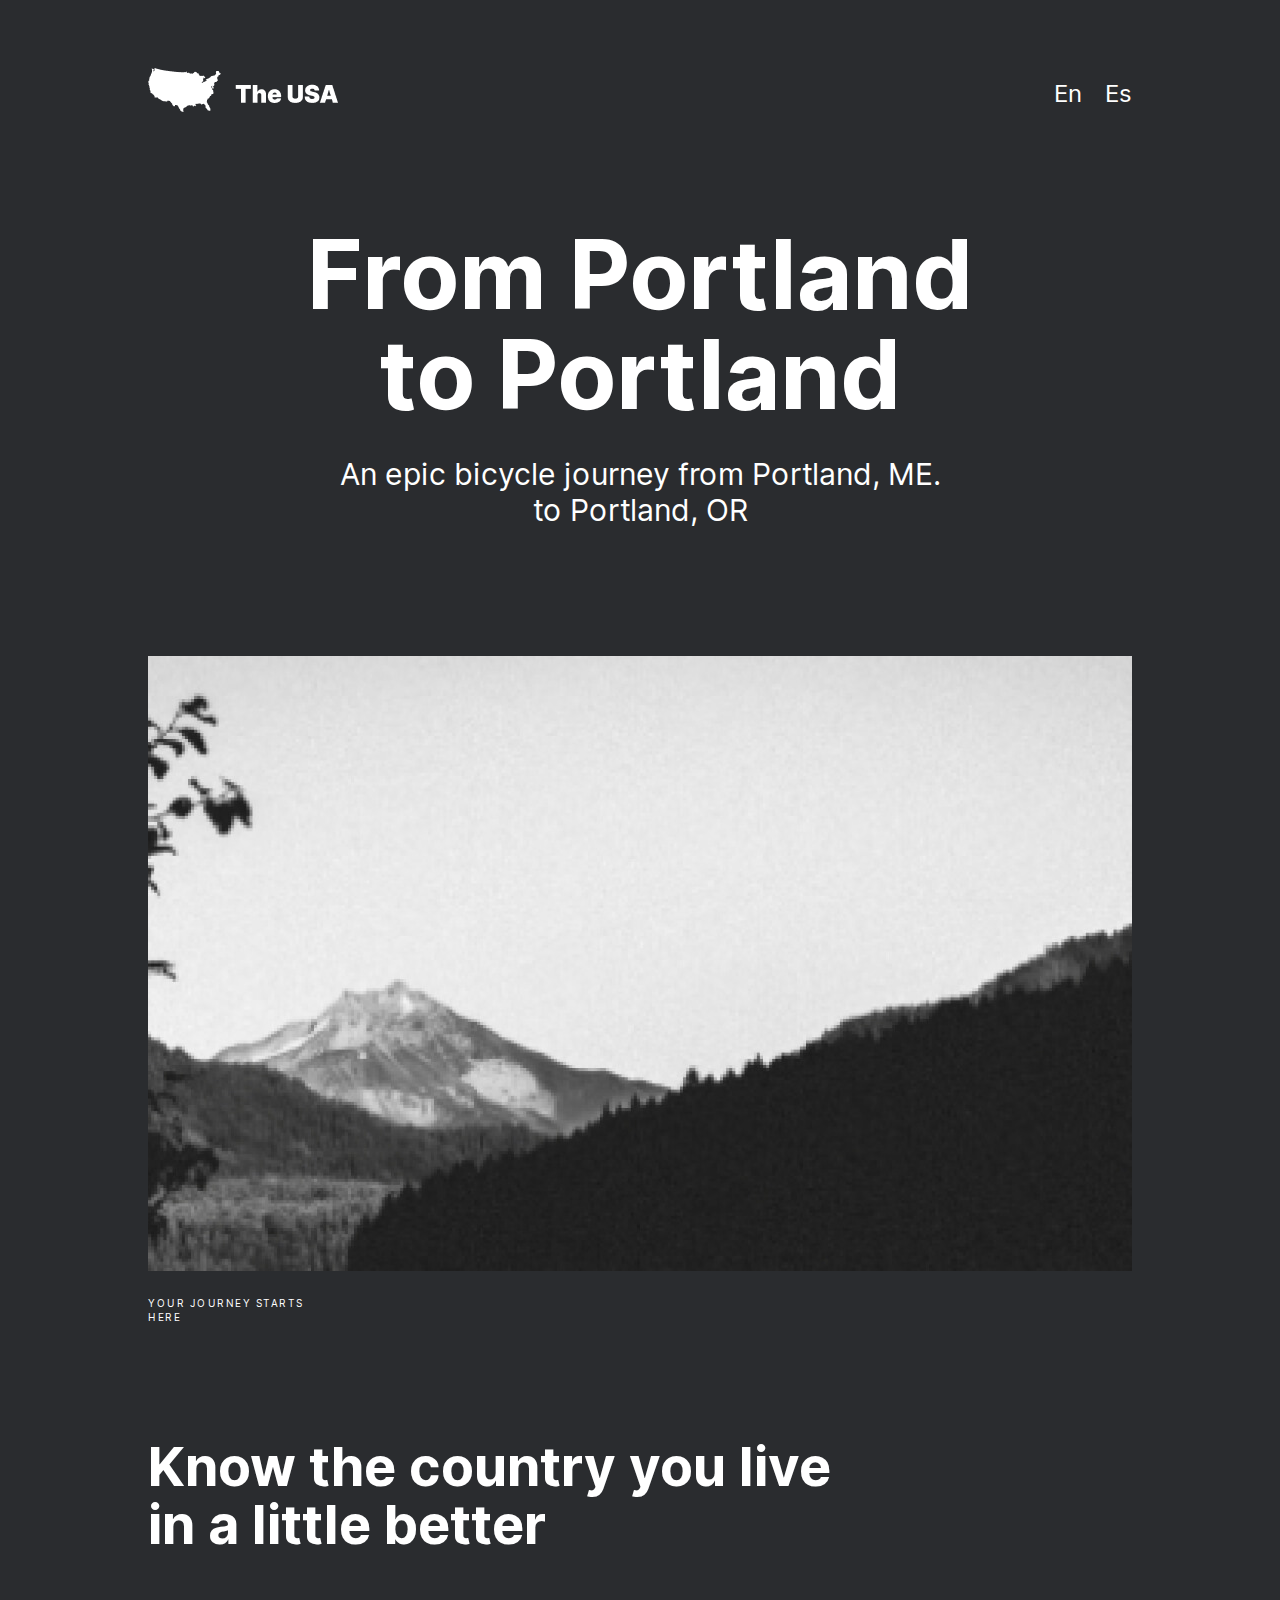
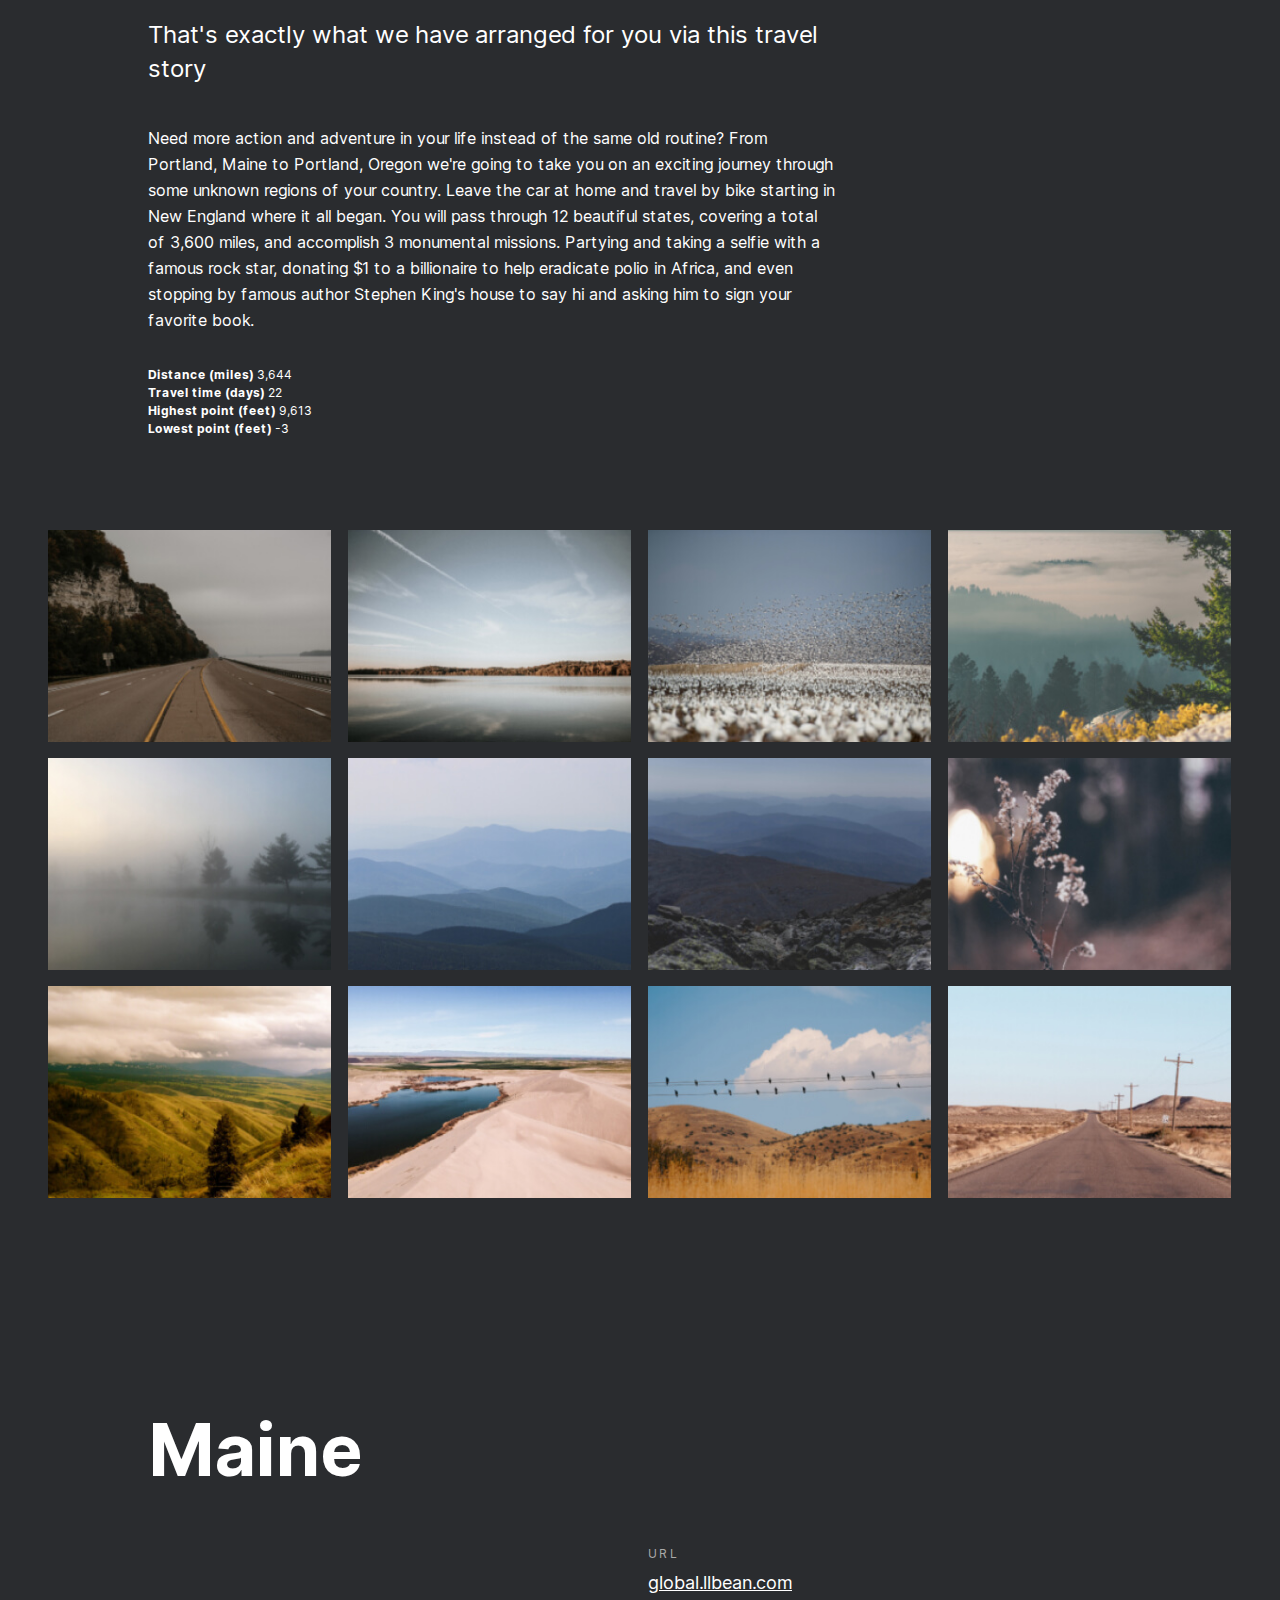
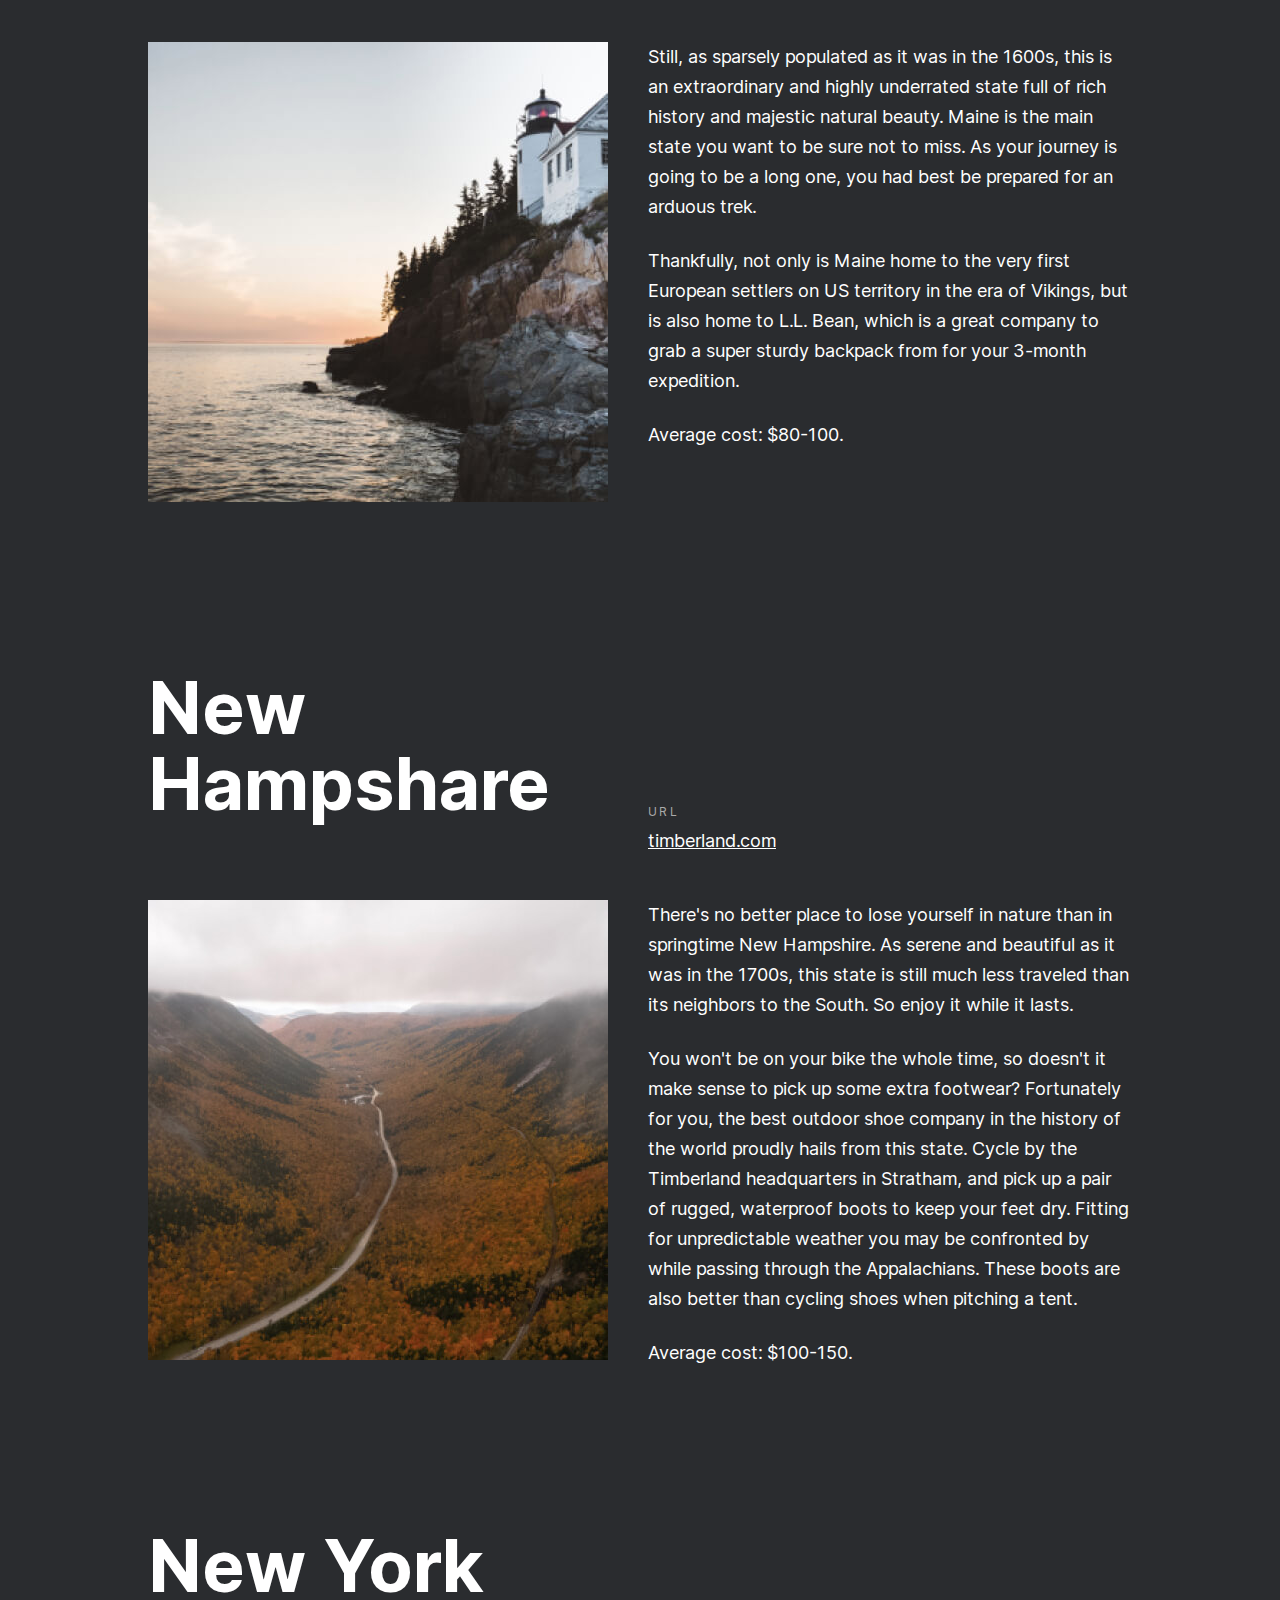
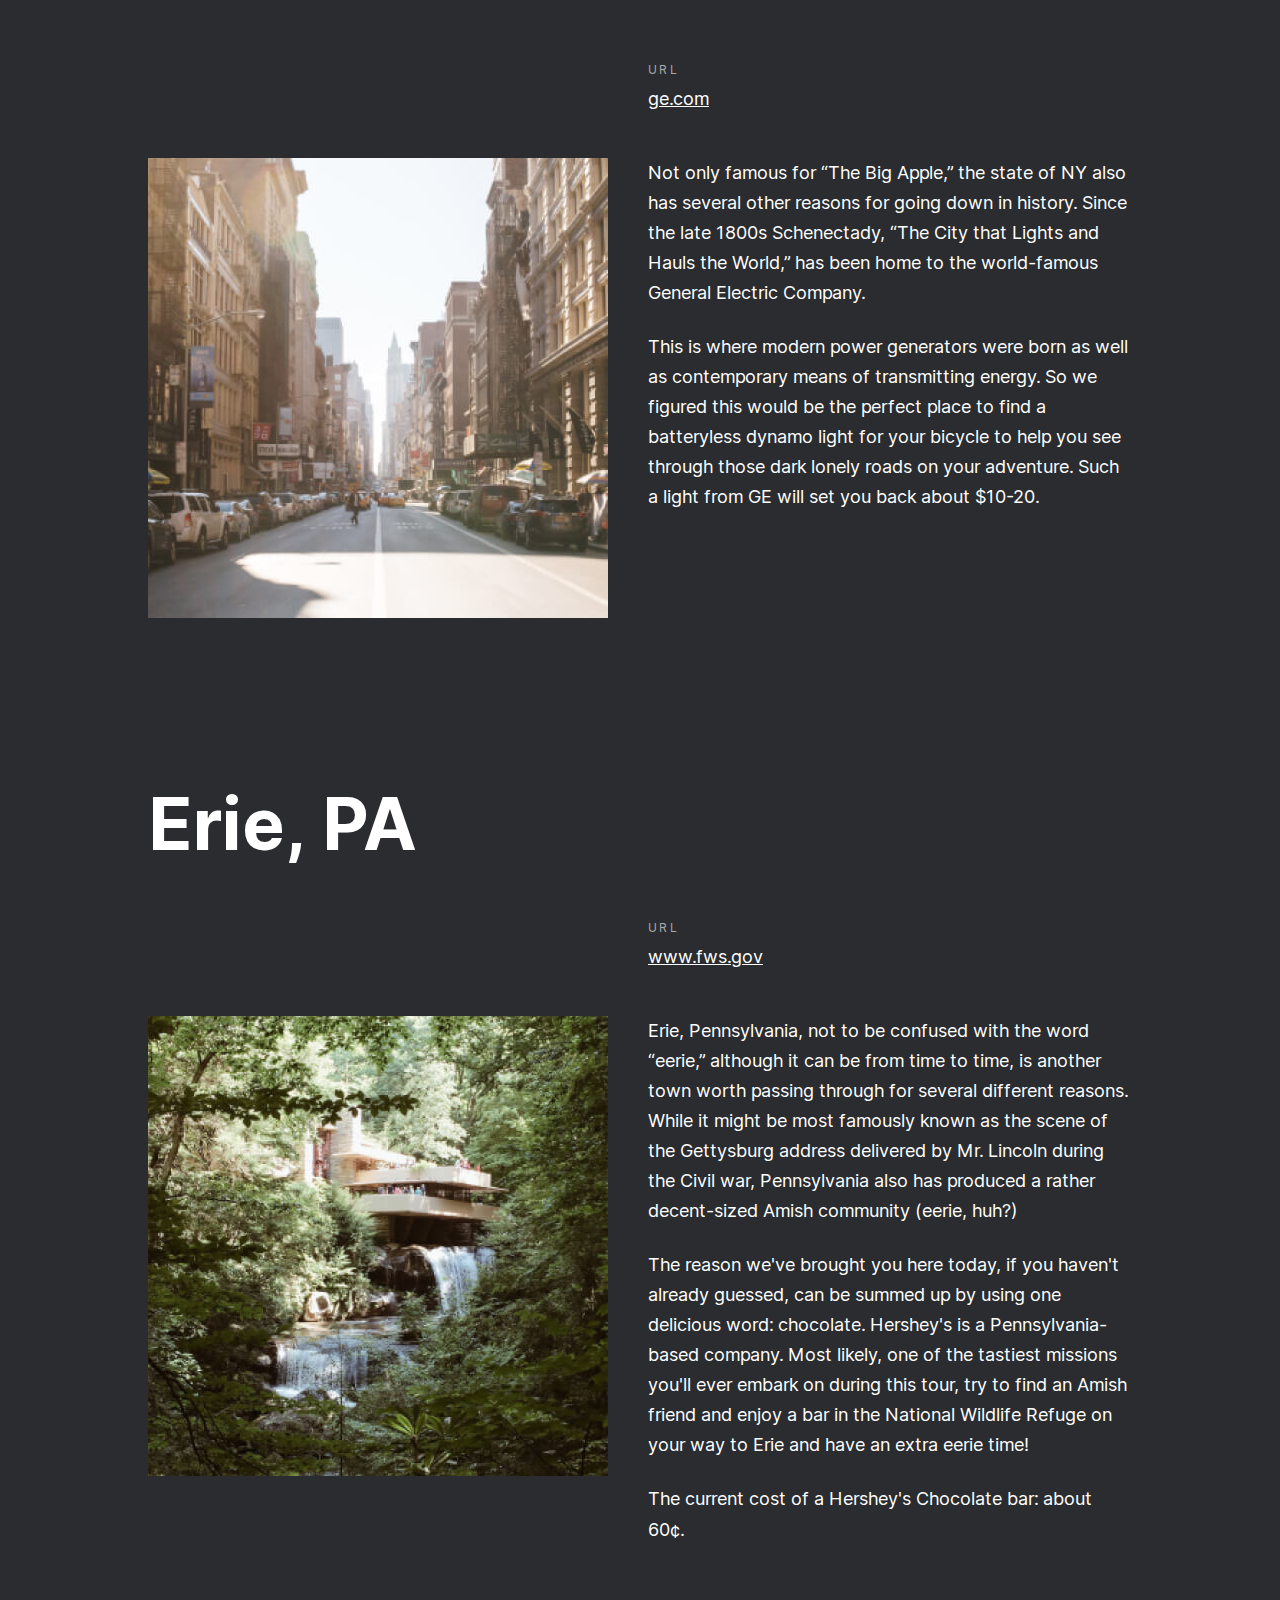
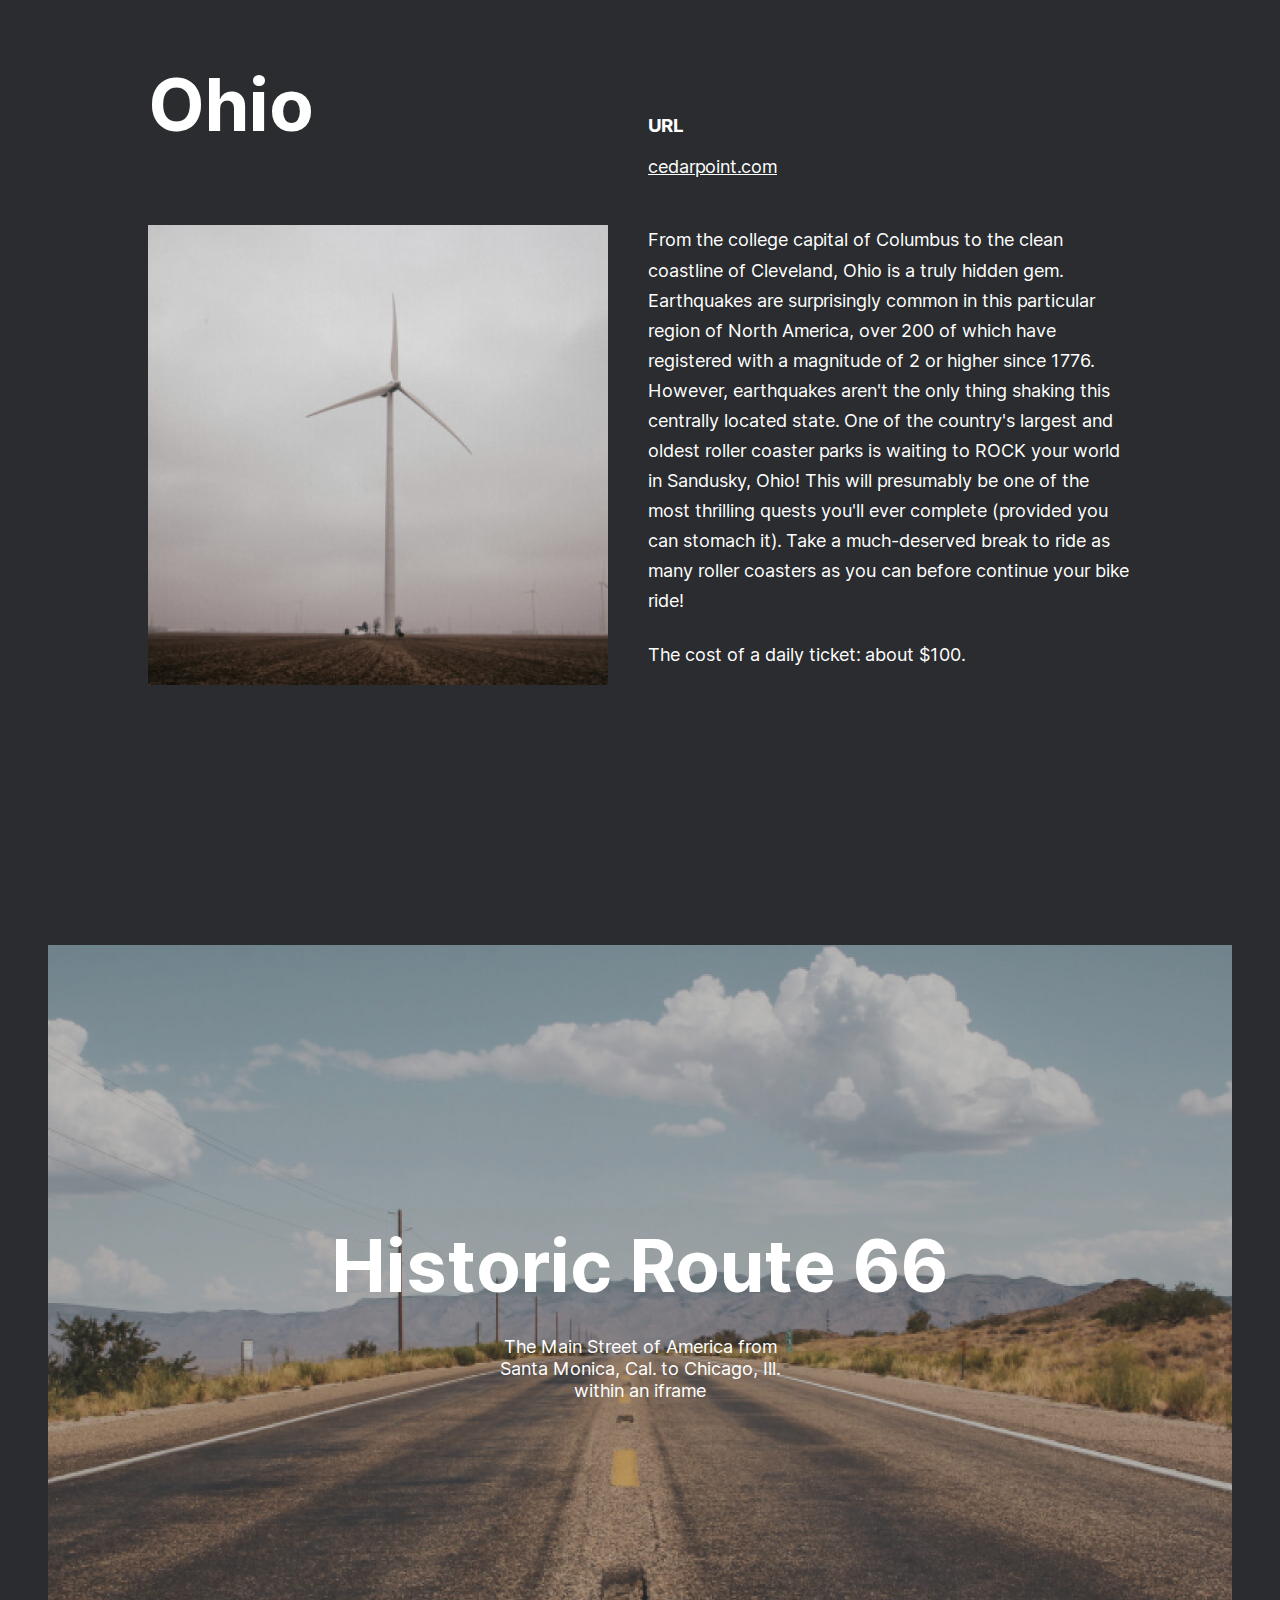
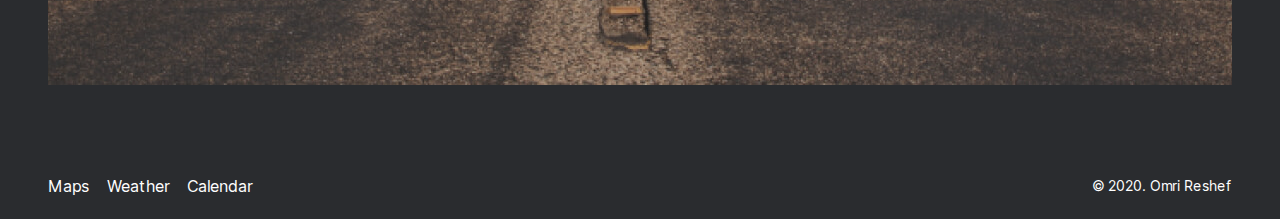
==== web_project_3-master/web_project_3-master/index.html @ 8623032c "updates after review" ====
<!DOCTYPE html>
<html lang="en">
<head>
  <meta charset="UTF-8">
  <title></title>
  <meta name="viewport" content="width=device-width, initial-scale=1.0">
  <link rel="stylesheet" href="./pages/index.css">
</head>
<body>
  <div class="page">
    <header class="header">
      <img class="logo" src="./images/logo.png" alt="the usa logo">
      <nav class="header__links">
        <a href="#" class="header__lang-link">En</a>
        <a href="#" class="header__lang-link">Es</a>
      </nav>
    </header>
    <main class="content">
        <section class="lead">
            <h1 class="lead__title">From Portland to Portland</h1>
            <p class="lead__subtitle">An epic bicycle journey from Portland, ME. to Portland, OR</p>
            <figure class="lead__container">
              <img src="./images/kalegin-michail-179870-unsplash.jpg" class="lead__image" alt="image From Portland to Portland">
              <figcaption class="lead__caption">Your journey starts here</figcaption>
          </figure>
        </section>
        <section class="intro">
          <h2 class="intro__title">Know the country you live in a little better</h2>
          <p class="intro__text_large">That's exactly what we have arranged for you via this travel story</p>
          <p class="intro__text_small">Need more action and adventure in your life instead of the same old routine? From Portland, Maine to Portland, Oregon we're going to take you on an exciting journey through some unknown regions of your country. Leave the car at home and travel by bike starting in New England where it all began. You will pass through 12 beautiful states, covering a total of 3,600 miles, and accomplish 3 monumental missions. Partying and taking a selfie with a famous rock star, donating $1 to a billionaire to help eradicate polio in Africa, and even stopping by famous author Stephen King's house to say hi and asking him to sign your favorite book.</p>
          <ul class="intro__list">
            <li class="intro__list-item"><span style="font-weight: bold">Distance (miles)</span> 3,644</li>
            <li class="intro__list-item"><span style="font-weight: bold">Travel time (days)</span> 22</li>
            <li class="intro__list-item"><span style="font-weight: bold">Highest point (feet)</span> 9,613</li>
            <li class="intro__list-item"><span style="font-weight: bold">Lowest point (feet)</span> -3</li>                          
          </ul>
        </section>
        <section class="photo-grid">
          <img src="./images/__item.jpg" class="photo-grid__item" alt="image 1">
          <img src="./images/__item (1).jpg" class="photo-grid__item" alt="image 2">
          <img src="./images/__item (2).jpg" class="photo-grid__item" alt="image 3">
          <img src="./images/__item (3).jpg" class="photo-grid__item" alt="image 4">
          <img src="./images/__item (4).jpg" class="photo-grid__item" alt="image 5">
          <img src="./images/__item (5).jpg" class="photo-grid__item" alt="image 6">
          <img src="./images/__item (6).jpg" class="photo-grid__item" alt="image 7">
          <img src="./images/__item (7).jpg" class="photo-grid__item" alt="image 8">
          <img src="./images/__item (8).jpg" class="photo-grid__item" alt="image 9">
          <img src="./images/__item (9).jpg" class="photo-grid__item" alt="image 10">
          <img src="./images/__item (10).jpg" class="photo-grid__item" alt="image 11">
          <img src="./images/__item (11).jpg" class="photo-grid__item" alt="image 12"> 
        </section>
        <section class="places">
          <div class="places-item">
            <h2 class="places-item__title">Maine</h2>
            <img src="./images/maine.jpg" class="places-item__image" alt="image maine">
            <div class="places-item__website">
              <h3 class="places-item__url">URL</h3>
              <a href="https://www.global.llbean.com" class="places-item__link">global.llbean.com</a>
            </div>
            <div class="places-item__text">
              <p class="places-item__text_first">Still, as sparsely populated as it was in the 1600s, this is an extraordinary and highly underrated state full of rich history and majestic natural beauty. Maine is the main state you want to be sure not to miss. As your journey is going to be a long one, you had best be prepared for an arduous trek.</p>
              <p class="places-item__text_second">Thankfully, not only is Maine home to the very first European settlers on US territory in the era of Vikings, but is also home to L.L. Bean, which is a great company to grab a super sturdy backpack from for your 3-month expedition.</p>
              <p class="places-item__text_last">Average cost: $80-100.</p>
            </div>
          </div>
          <div class="places-item">
            <h2 class="places-item__title">New Hampshare</h2>
            <img src="./images/new-hampshare.jpg" class="places-item__image" alt="image new hampshare">
            <div class="places-item__website">
              <h3 class="places-item__url">URL</h3>
              <a href="https://www.timberland.com" class="places-item__link">timberland.com</a>
            </div>
            <div class="places-item__text">
              <p class="places-item__text_first">There's no better place to lose yourself in nature than in springtime New Hampshire. As serene and beautiful as it was in the 1700s, this state is still much less traveled than its neighbors to the South. So enjoy it while it lasts.</p>
              <p class="places-item__text_second">You won't be on your bike the whole time, so doesn't it make sense to pick up some extra footwear? Fortunately for you, the best outdoor shoe company in the history of the world proudly hails from this state. Cycle by the Timberland headquarters in Stratham, and pick up a pair of rugged, waterproof boots to keep your feet dry. Fitting for unpredictable weather you may be confronted by while passing through the Appalachians. These boots are also better than cycling shoes when pitching a tent.</p>
              <p class="places-item__text_last">Average cost: $100-150.</p>
            </div>
          </div>
          <div class="places-item">
            <h2 class="places-item__title">New York</h2>
            <img src="./images/new-york.jpg" class="places-item__image" alt="image new york">
            <div class="places-item__website">
              <h3 class="places-item__url">URL</h3>
              <a href="https://www.ge.com" class="places-item__link">ge.com</a>
            </div>
            <div class="places-item__text">
              <p class="places-item__text_first">Not only famous for “The Big Apple,” the state of NY also has several other reasons for going down in history. Since the late 1800s Schenectady, “The City that Lights and Hauls the World,” has been home to the world-famous General Electric Company.</p>
              <p class="places-item__text_second">This is where modern power generators were born as well as contemporary means of transmitting energy. So we figured this would be the perfect place to find a batteryless dynamo light for your bicycle to help you see through those dark lonely roads on your adventure. Such a light from GE will set you back about $10-20.</p>  
            </div>
          </div>
          <div class="places-item">
            <h2 class="places-item__title">Erie, PA</h2>
            <img src="./images/erie.jpg" class="places-item__image" alt="image erie">
            <div class="places-item__website">
              <h3 class="places-item__url">URL</h3>
              <a href="https://www.fws.gov" class="places-item__link">www.fws.gov</a>
            </div>
            <div class="places-item__text">
              <p class="places-item__text_first">Erie, Pennsylvania, not to be confused with the word “eerie,” although it can be from time to time, is another town worth passing through for several different reasons. While it might be most famously known as the scene of the Gettysburg address delivered by Mr. Lincoln during the Civil war, Pennsylvania also has produced a rather decent-sized Amish community (eerie, huh?)</p>
              <p class="places-item__text_second">The reason we've brought you here today, if you haven't already guessed, can be summed up by using one delicious word: chocolate. Hershey's is a Pennsylvania-based company. Most likely, one of the tastiest missions you'll ever embark on during this tour, try to find an Amish friend and enjoy a bar in the National Wildlife Refuge on your way to Erie and have an extra eerie time!</p>
              <p class="places-item__text_last">The current cost of a Hershey's Chocolate bar: about 60¢.</p>  
            </div>
          </div>
          <div class="places-item">
            <h2 class="places-item__title">Ohio</h2>
            <img src="./images/ohio.jpg" class="places-item__image" alt="image ohio">
            <div class="places-item__website">
              <h3 class="places-item_url">URL</h3>
              <a href="https://www.cedarpoint.com" class="places-item__link">cedarpoint.com</a>
            </div>
            <div class="places-item__text">
              <p class="places-item__text_first">From the college capital of Columbus to the clean coastline of Cleveland, Ohio is a truly hidden gem. Earthquakes are surprisingly common in this particular region of North America, over 200 of which have registered with a magnitude of 2 or higher since 1776. However, earthquakes aren't the only thing shaking this centrally located state. One of the country's largest and oldest roller coaster parks is waiting to ROCK your world in Sandusky, Ohio! This will presumably be one of the most thrilling quests you'll ever complete (provided you can stomach it). Take a much-deserved break to ride as many roller coasters as you can before continue your bike ride!</p>
              <p class="places-item__text_second">The cost of a daily ticket: about $100.</p>
            </div>
          </div>
        </section>
        <section class="cover">
          <a class="cover__link" href="https://www.nps.gov/nr/travel/route66/maps66.html" target="_blank">
            <h2 class="cover__title">Historic Route 66</h2>
            <p class="cover__subtitle">The Main Street of America from Santa Monica, Cal. to Chicago, Ill. within an iframe</p>
          </a>
        </section>
    </main>
    <footer class="footer">   
      <nav class="footer__links"> 
        <a href="https://yandex.com/maps" class="footer__link">Maps</a>
        <a href="https://yandex.com/weather/moscow" class="footer__link">Weather</a>
        <a href="https://yandex.com/maps" class="footer__link">Calendar</a>
      </nav>
      <p class="footer__copyright">&COPY; 2020. Omri Reshef</p>   
    </footer>
  </div>  
</body>
</html>
---- web_project_3-master/web_project_3-master/pages/index.css ----
@import url(../vendor/normalize.css);
@import url(../blocks/page/page.css);
@import url(../blocks/header/header.css);
@import url(../blocks/intro/intro.css);
@import url(../blocks/lead/lead.css);
@import url(../vendor/fonts/fonts.css);
@import url(../blocks/photo-grid/photo-grid.css);
@import url(../blocks/logo/logo.css);
@import url(../blocks/content/content.css);
@import url(../blocks/places/places.css);
@import url(../blocks/places-item/places-item.css);
@import url(../blocks/cover/cover.css);
@import url(../blocks/footer/footer.css);
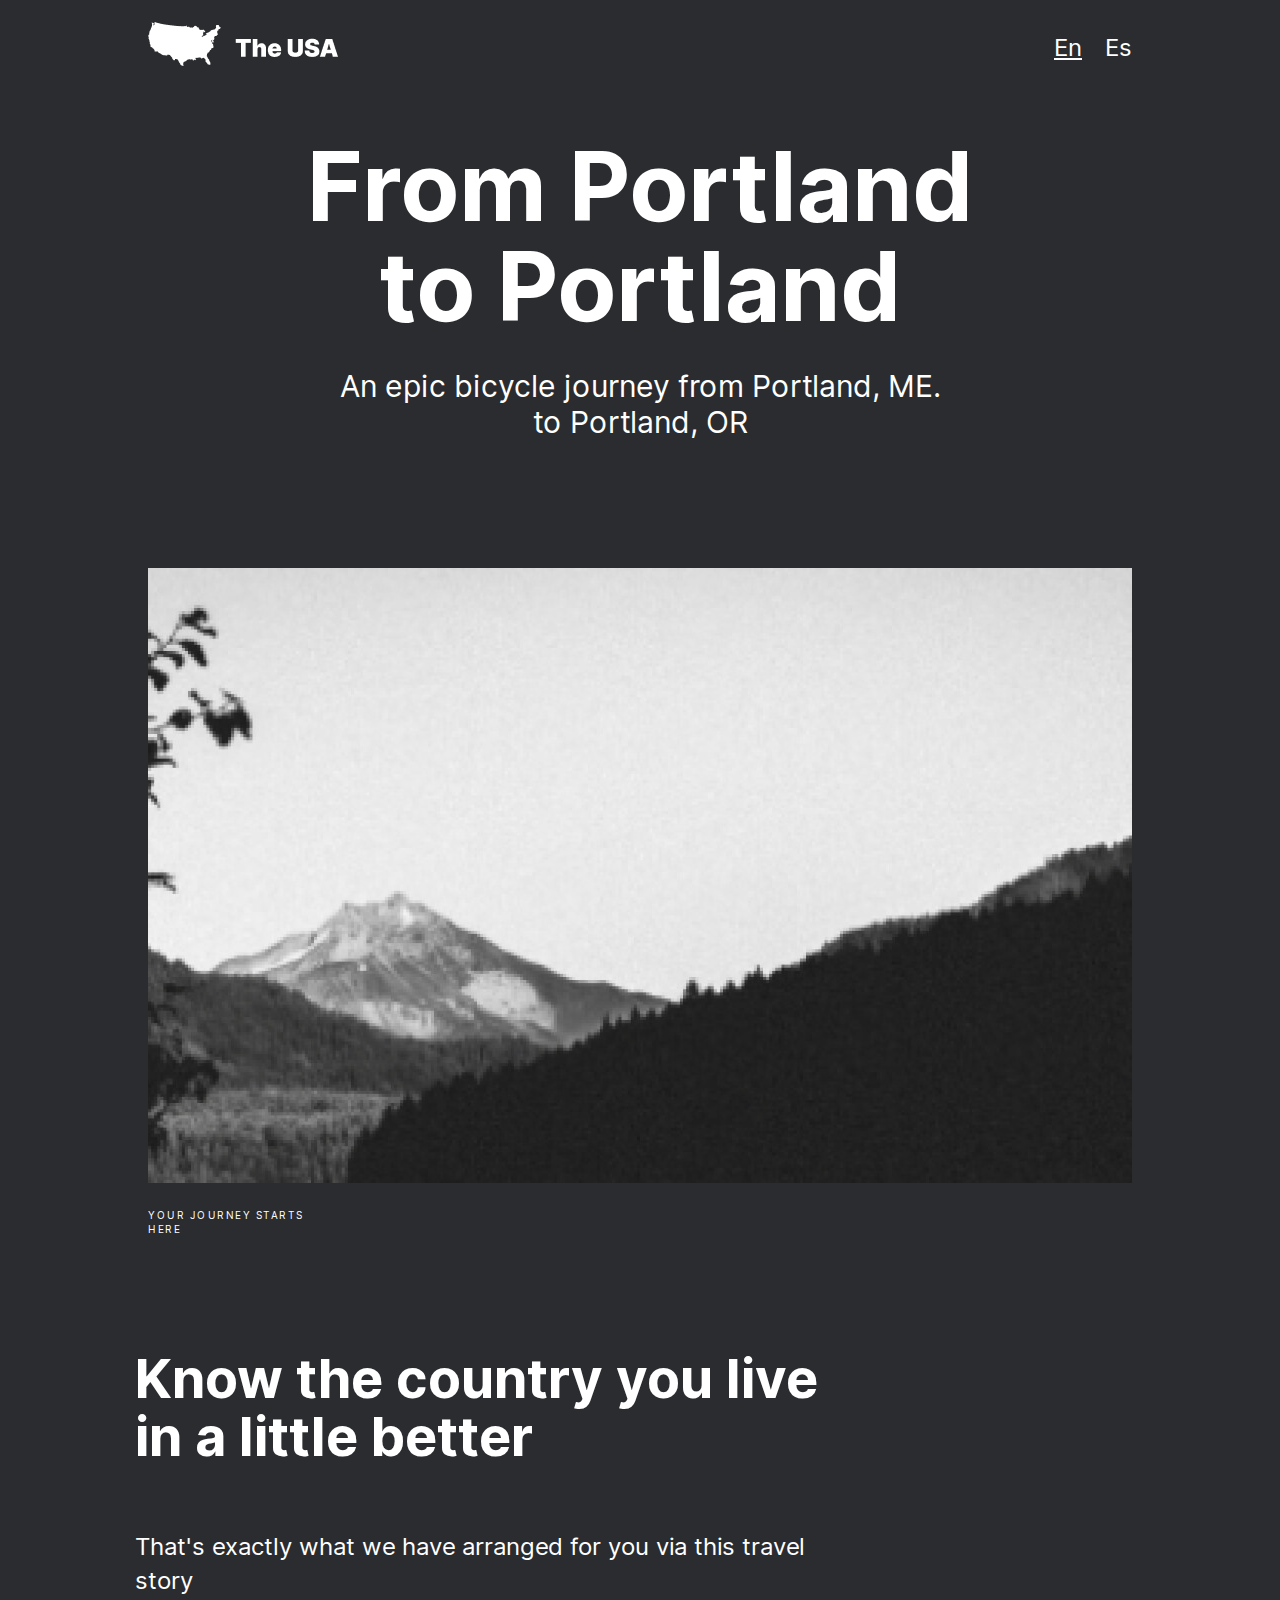
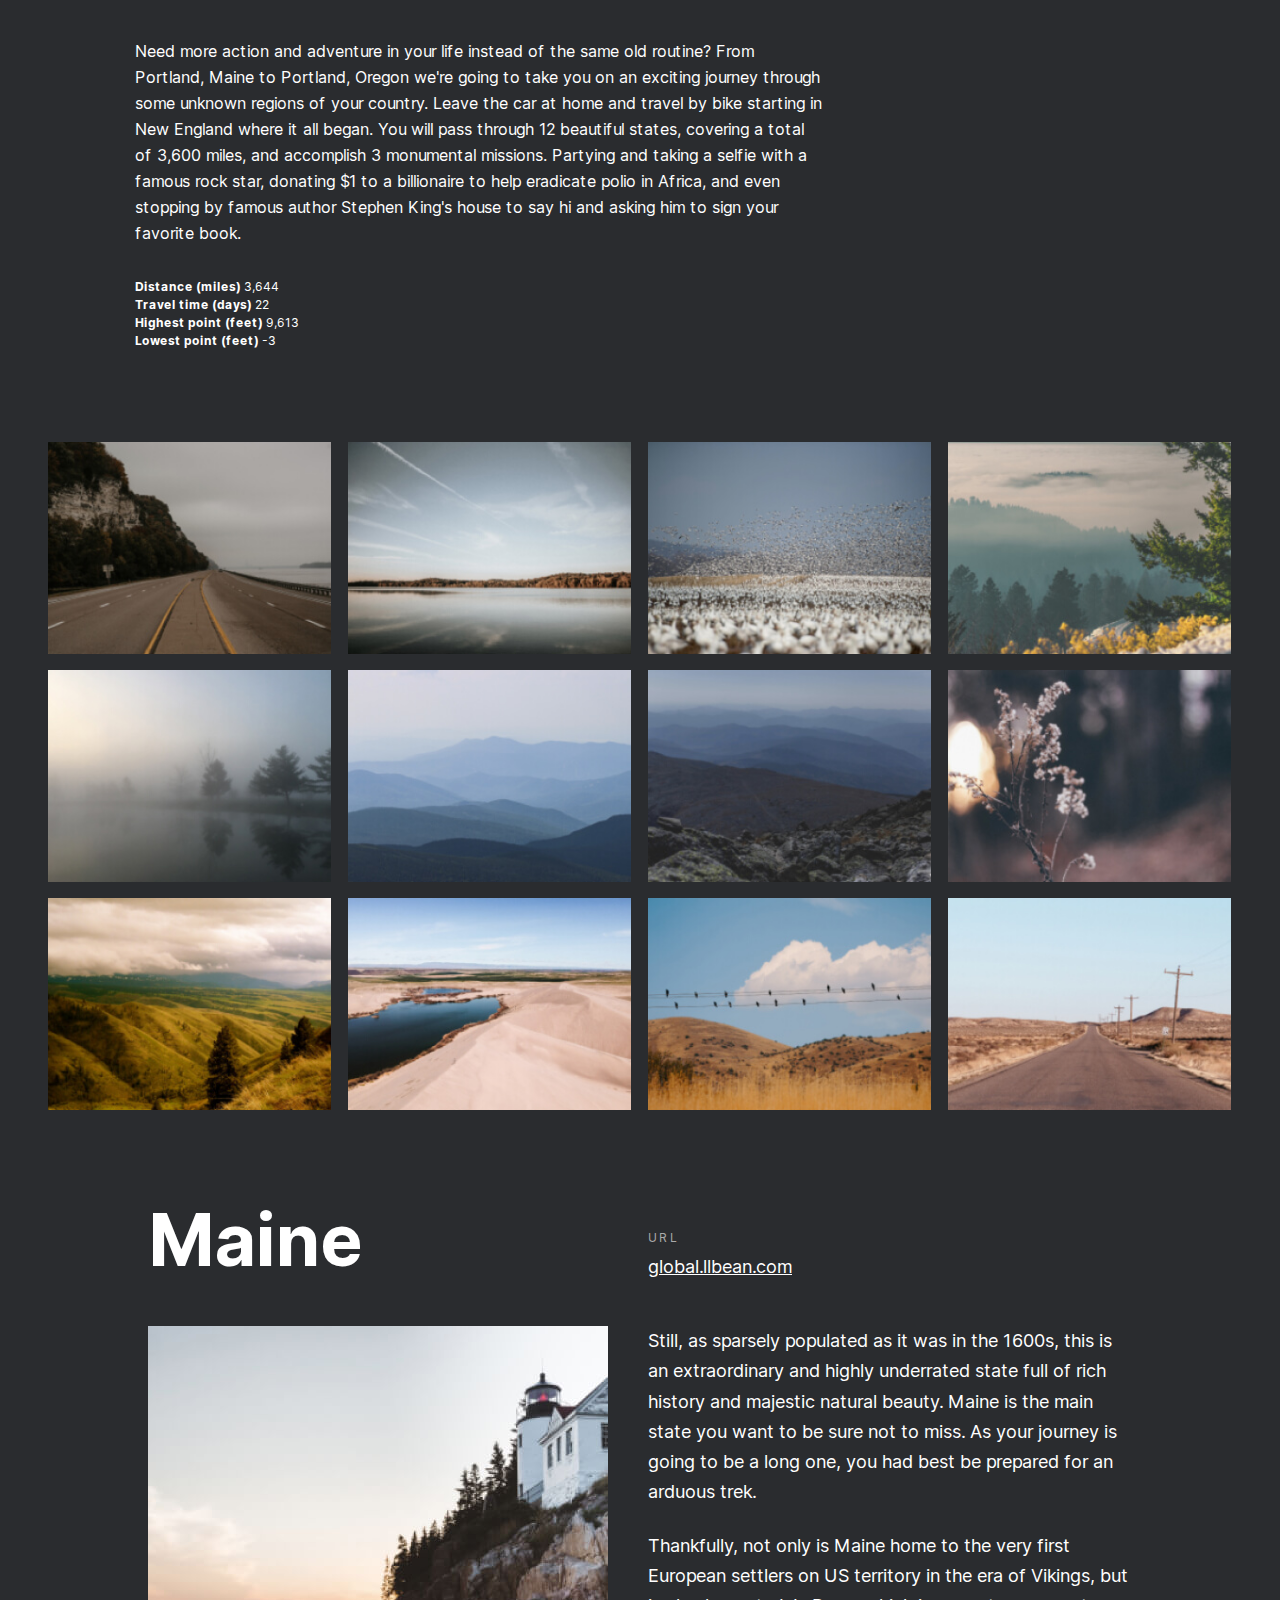
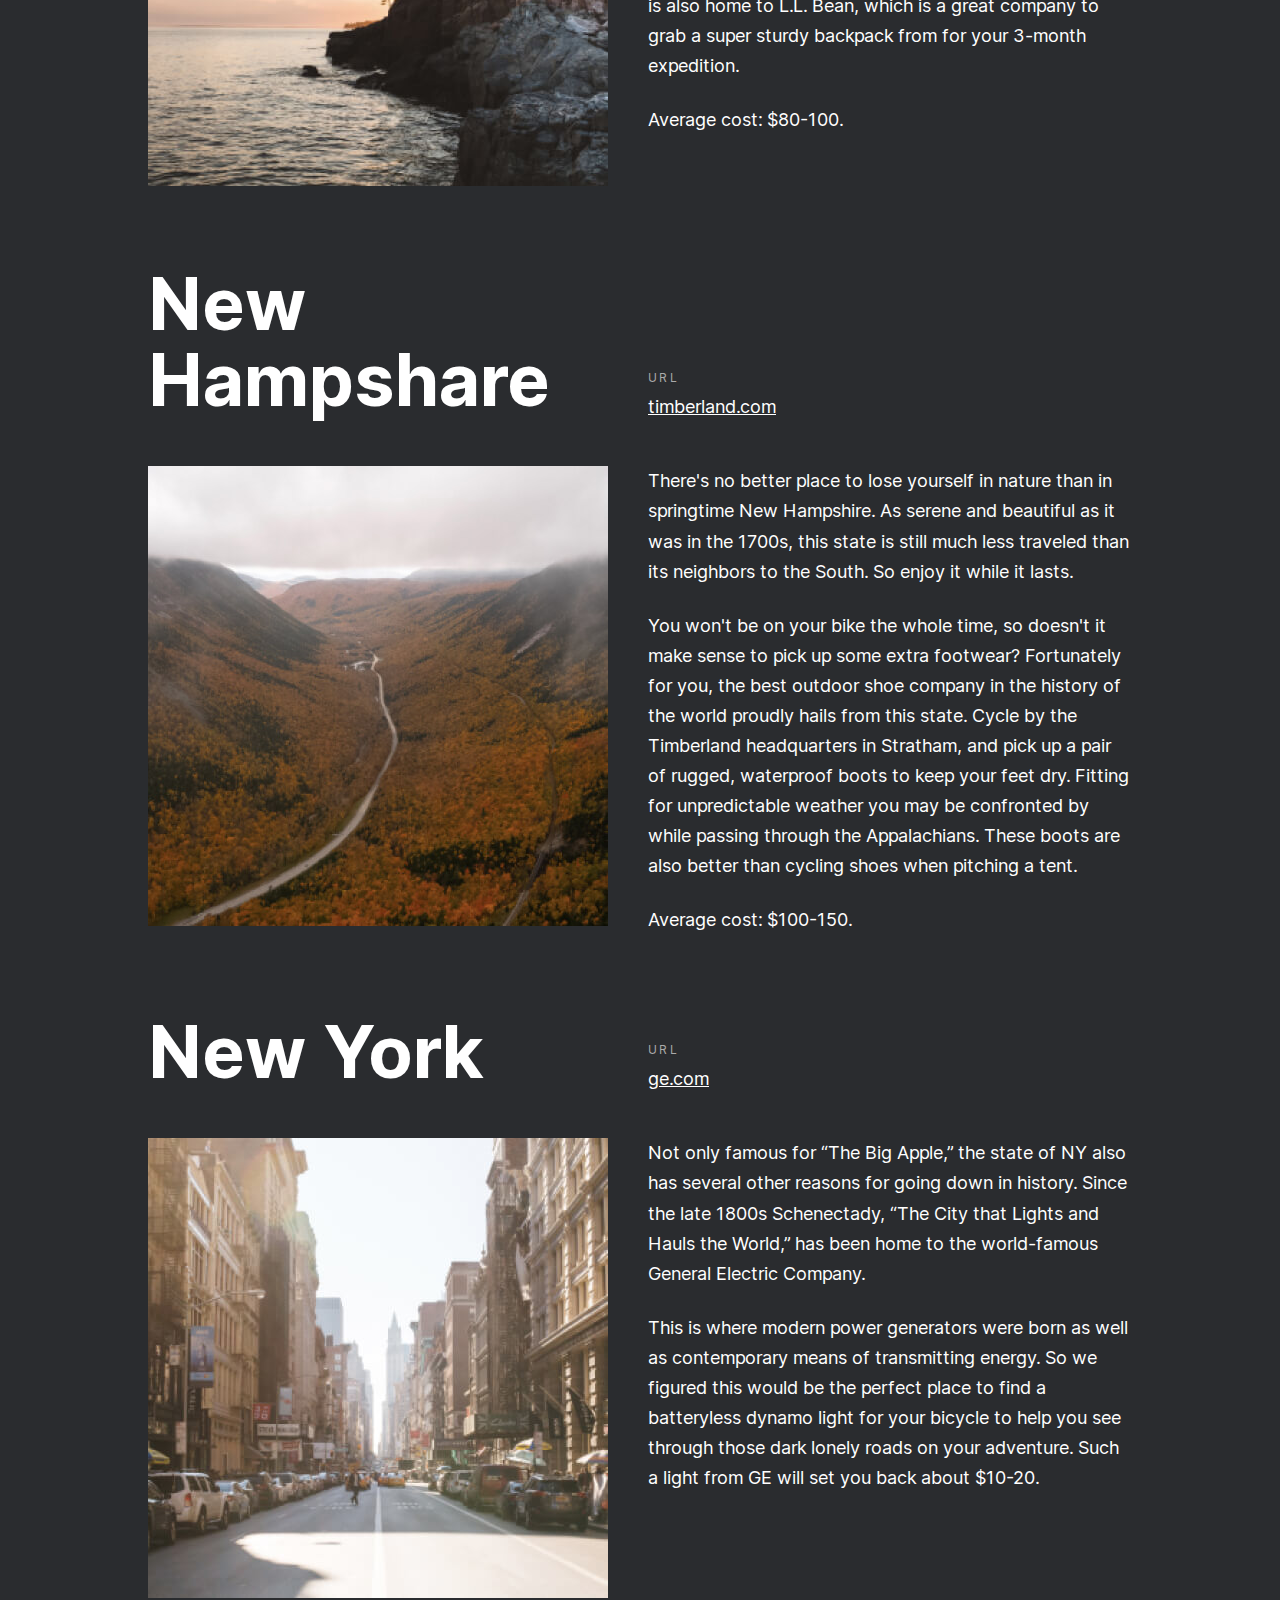
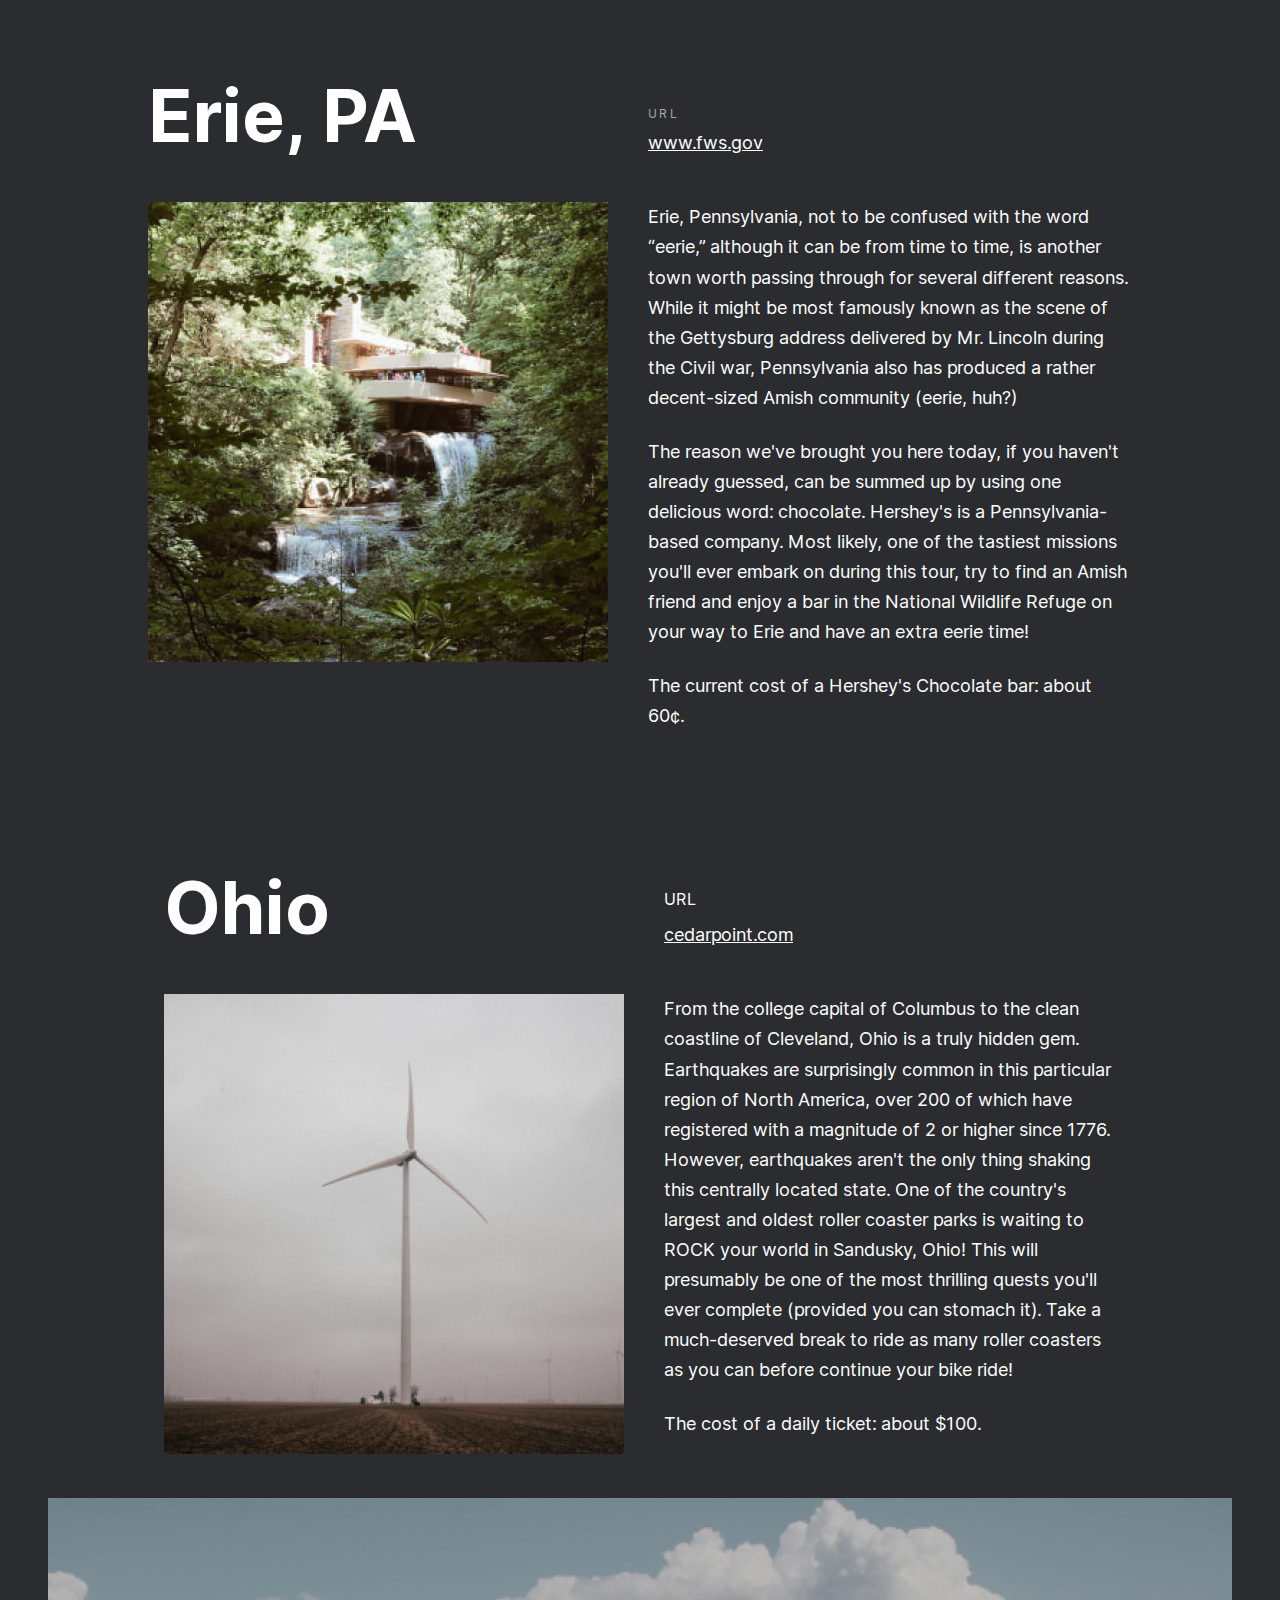
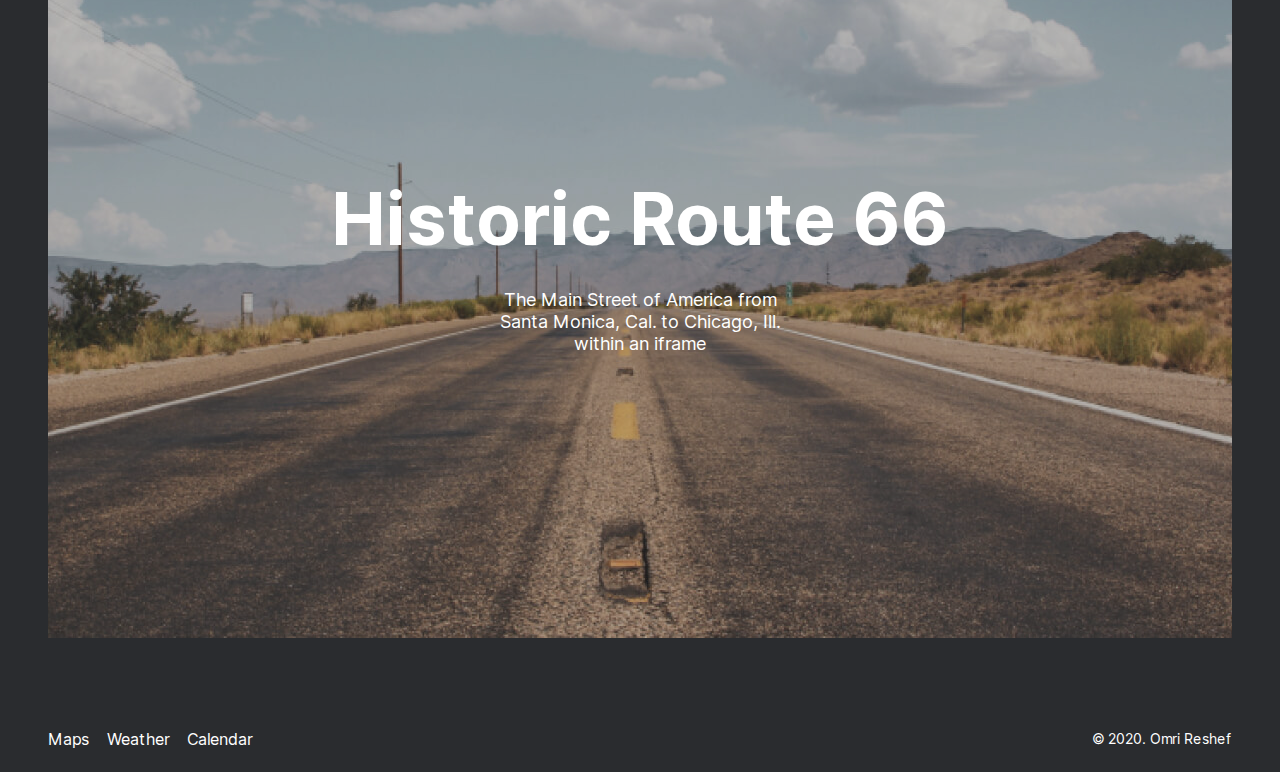
==== commit c81a2df0: "update" ====
--- a/web_project_3-master/web_project_3-master/index.html
+++ b/web_project_3-master/web_project_3-master/index.html
@@ -2,8 +2,9 @@
 <html lang="en">
 <head>
   <meta charset="UTF-8">
-  <title></title>
+  <title>From Portland to Portland</title>
   <meta name="viewport" content="width=device-width, initial-scale=1.0">
+  <meta name="description" content="Responsive Design">
   <link rel="stylesheet" href="./pages/index.css">
 </head>
 <body>
@@ -11,7 +12,7 @@
     <header class="header">
       <img class="logo" src="./images/logo.png" alt="the usa logo">
       <nav class="header__links">
-        <a href="#" class="header__lang-link">En</a>
+        <a href="#" class="header__lang-link header__lang-link_en">En</a>
         <a href="#" class="header__lang-link">Es</a>
       </nav>
     </header>
@@ -29,88 +30,88 @@
           <p class="intro__text_large">That's exactly what we have arranged for you via this travel story</p>
           <p class="intro__text_small">Need more action and adventure in your life instead of the same old routine? From Portland, Maine to Portland, Oregon we're going to take you on an exciting journey through some unknown regions of your country. Leave the car at home and travel by bike starting in New England where it all began. You will pass through 12 beautiful states, covering a total of 3,600 miles, and accomplish 3 monumental missions. Partying and taking a selfie with a famous rock star, donating $1 to a billionaire to help eradicate polio in Africa, and even stopping by famous author Stephen King's house to say hi and asking him to sign your favorite book.</p>
           <ul class="intro__list">
-            <li class="intro__list-item"><span style="font-weight: bold">Distance (miles)</span> 3,644</li>
-            <li class="intro__list-item"><span style="font-weight: bold">Travel time (days)</span> 22</li>
-            <li class="intro__list-item"><span style="font-weight: bold">Highest point (feet)</span> 9,613</li>
-            <li class="intro__list-item"><span style="font-weight: bold">Lowest point (feet)</span> -3</li>                          
+            <li class="intro__list-item"><span class="intro__list-item_bold">Distance (miles)</span> 3,644</li>
+            <li class="intro__list-item"><span class="intro__list-item_bold">Travel time (days)</span> 22</li>
+            <li class="intro__list-item"><span class="intro__list-item_bold">Highest point (feet)</span> 9,613</li>
+            <li class="intro__list-item"><span class="intro__list-item_bold">Lowest point (feet)</span> -3</li>                          
           </ul>
         </section>
         <section class="photo-grid">
-          <img src="./images/__item.jpg" class="photo-grid__item" alt="image 1">
-          <img src="./images/__item (1).jpg" class="photo-grid__item" alt="image 2">
-          <img src="./images/__item (2).jpg" class="photo-grid__item" alt="image 3">
-          <img src="./images/__item (3).jpg" class="photo-grid__item" alt="image 4">
-          <img src="./images/__item (4).jpg" class="photo-grid__item" alt="image 5">
-          <img src="./images/__item (5).jpg" class="photo-grid__item" alt="image 6">
-          <img src="./images/__item (6).jpg" class="photo-grid__item" alt="image 7">
-          <img src="./images/__item (7).jpg" class="photo-grid__item" alt="image 8">
-          <img src="./images/__item (8).jpg" class="photo-grid__item" alt="image 9">
-          <img src="./images/__item (9).jpg" class="photo-grid__item" alt="image 10">
-          <img src="./images/__item (10).jpg" class="photo-grid__item" alt="image 11">
-          <img src="./images/__item (11).jpg" class="photo-grid__item" alt="image 12"> 
+          <img src="./images/__item.jpg" class="photo-grid__item" alt="image">
+          <img src="./images/__item1.jpg" class="photo-grid__item" alt="image">
+          <img src="./images/__item2.jpg" class="photo-grid__item" alt="image">
+          <img src="./images/__item3.jpg" class="photo-grid__item" alt="image">
+          <img src="./images/__item4.jpg" class="photo-grid__item" alt="image">
+          <img src="./images/__item5.jpg" class="photo-grid__item" alt="image">
+          <img src="./images/__item6.jpg" class="photo-grid__item" alt="image">
+          <img src="./images/__item7.jpg" class="photo-grid__item" alt="image">
+          <img src="./images/__item8.jpg" class="photo-grid__item" alt="image">
+          <img src="./images/__item9.jpg" class="photo-grid__item" alt="image">
+          <img src="./images/__item10.jpg" class="photo-grid__item" alt="image">
+          <img src="./images/__item11.jpg" class="photo-grid__item" alt="image"> 
         </section>
         <section class="places">
           <div class="places-item">
             <h2 class="places-item__title">Maine</h2>
             <img src="./images/maine.jpg" class="places-item__image" alt="image maine">
             <div class="places-item__website">
-              <h3 class="places-item__url">URL</h3>
+              <p class="places-item__url">URL</p>
               <a href="https://www.global.llbean.com" class="places-item__link">global.llbean.com</a>
             </div>
             <div class="places-item__text">
-              <p class="places-item__text_first">Still, as sparsely populated as it was in the 1600s, this is an extraordinary and highly underrated state full of rich history and majestic natural beauty. Maine is the main state you want to be sure not to miss. As your journey is going to be a long one, you had best be prepared for an arduous trek.</p>
-              <p class="places-item__text_second">Thankfully, not only is Maine home to the very first European settlers on US territory in the era of Vikings, but is also home to L.L. Bean, which is a great company to grab a super sturdy backpack from for your 3-month expedition.</p>
-              <p class="places-item__text_last">Average cost: $80-100.</p>
+              <p class="places-item__paragraph">Still, as sparsely populated as it was in the 1600s, this is an extraordinary and highly underrated state full of rich history and majestic natural beauty. Maine is the main state you want to be sure not to miss. As your journey is going to be a long one, you had best be prepared for an arduous trek.</p>
+              <p class="places-item__paragraph">Thankfully, not only is Maine home to the very first European settlers on US territory in the era of Vikings, but is also home to L.L. Bean, which is a great company to grab a super sturdy backpack from for your 3-month expedition.</p>
+              <p class="places-item__paragraph">Average cost: $80-100.</p>
             </div>
           </div>
           <div class="places-item">
             <h2 class="places-item__title">New Hampshare</h2>
             <img src="./images/new-hampshare.jpg" class="places-item__image" alt="image new hampshare">
             <div class="places-item__website">
-              <h3 class="places-item__url">URL</h3>
+              <p class="places-item__url">URL</p>
               <a href="https://www.timberland.com" class="places-item__link">timberland.com</a>
             </div>
             <div class="places-item__text">
-              <p class="places-item__text_first">There's no better place to lose yourself in nature than in springtime New Hampshire. As serene and beautiful as it was in the 1700s, this state is still much less traveled than its neighbors to the South. So enjoy it while it lasts.</p>
-              <p class="places-item__text_second">You won't be on your bike the whole time, so doesn't it make sense to pick up some extra footwear? Fortunately for you, the best outdoor shoe company in the history of the world proudly hails from this state. Cycle by the Timberland headquarters in Stratham, and pick up a pair of rugged, waterproof boots to keep your feet dry. Fitting for unpredictable weather you may be confronted by while passing through the Appalachians. These boots are also better than cycling shoes when pitching a tent.</p>
-              <p class="places-item__text_last">Average cost: $100-150.</p>
+              <p class="places-item__paragraph">There's no better place to lose yourself in nature than in springtime New Hampshire. As serene and beautiful as it was in the 1700s, this state is still much less traveled than its neighbors to the South. So enjoy it while it lasts.</p>
+              <p class="places-item__paragraph">You won't be on your bike the whole time, so doesn't it make sense to pick up some extra footwear? Fortunately for you, the best outdoor shoe company in the history of the world proudly hails from this state. Cycle by the Timberland headquarters in Stratham, and pick up a pair of rugged, waterproof boots to keep your feet dry. Fitting for unpredictable weather you may be confronted by while passing through the Appalachians. These boots are also better than cycling shoes when pitching a tent.</p>
+              <p class="places-item__paragraph">Average cost: $100-150.</p>
             </div>
           </div>
           <div class="places-item">
             <h2 class="places-item__title">New York</h2>
             <img src="./images/new-york.jpg" class="places-item__image" alt="image new york">
             <div class="places-item__website">
-              <h3 class="places-item__url">URL</h3>
+              <p class="places-item__url">URL</p>
               <a href="https://www.ge.com" class="places-item__link">ge.com</a>
             </div>
             <div class="places-item__text">
-              <p class="places-item__text_first">Not only famous for “The Big Apple,” the state of NY also has several other reasons for going down in history. Since the late 1800s Schenectady, “The City that Lights and Hauls the World,” has been home to the world-famous General Electric Company.</p>
-              <p class="places-item__text_second">This is where modern power generators were born as well as contemporary means of transmitting energy. So we figured this would be the perfect place to find a batteryless dynamo light for your bicycle to help you see through those dark lonely roads on your adventure. Such a light from GE will set you back about $10-20.</p>  
+              <p class="places-item__paragraph">Not only famous for “The Big Apple,” the state of NY also has several other reasons for going down in history. Since the late 1800s Schenectady, “The City that Lights and Hauls the World,” has been home to the world-famous General Electric Company.</p>
+              <p class="places-item__paragraph">This is where modern power generators were born as well as contemporary means of transmitting energy. So we figured this would be the perfect place to find a batteryless dynamo light for your bicycle to help you see through those dark lonely roads on your adventure. Such a light from GE will set you back about $10-20.</p>  
             </div>
           </div>
           <div class="places-item">
             <h2 class="places-item__title">Erie, PA</h2>
             <img src="./images/erie.jpg" class="places-item__image" alt="image erie">
             <div class="places-item__website">
-              <h3 class="places-item__url">URL</h3>
+              <p class="places-item__url">URL</p>
               <a href="https://www.fws.gov" class="places-item__link">www.fws.gov</a>
             </div>
             <div class="places-item__text">
-              <p class="places-item__text_first">Erie, Pennsylvania, not to be confused with the word “eerie,” although it can be from time to time, is another town worth passing through for several different reasons. While it might be most famously known as the scene of the Gettysburg address delivered by Mr. Lincoln during the Civil war, Pennsylvania also has produced a rather decent-sized Amish community (eerie, huh?)</p>
-              <p class="places-item__text_second">The reason we've brought you here today, if you haven't already guessed, can be summed up by using one delicious word: chocolate. Hershey's is a Pennsylvania-based company. Most likely, one of the tastiest missions you'll ever embark on during this tour, try to find an Amish friend and enjoy a bar in the National Wildlife Refuge on your way to Erie and have an extra eerie time!</p>
-              <p class="places-item__text_last">The current cost of a Hershey's Chocolate bar: about 60¢.</p>  
+              <p class="places-item__paragraph">Erie, Pennsylvania, not to be confused with the word “eerie,” although it can be from time to time, is another town worth passing through for several different reasons. While it might be most famously known as the scene of the Gettysburg address delivered by Mr. Lincoln during the Civil war, Pennsylvania also has produced a rather decent-sized Amish community (eerie, huh?)</p>
+              <p class="places-item__paragraph">The reason we've brought you here today, if you haven't already guessed, can be summed up by using one delicious word: chocolate. Hershey's is a Pennsylvania-based company. Most likely, one of the tastiest missions you'll ever embark on during this tour, try to find an Amish friend and enjoy a bar in the National Wildlife Refuge on your way to Erie and have an extra eerie time!</p>
+              <p class="places-item__paragraph">The current cost of a Hershey's Chocolate bar: about 60¢.</p>  
             </div>
           </div>
           <div class="places-item">
             <h2 class="places-item__title">Ohio</h2>
             <img src="./images/ohio.jpg" class="places-item__image" alt="image ohio">
             <div class="places-item__website">
-              <h3 class="places-item_url">URL</h3>
+              <p class="places-item_url">URL</p>
               <a href="https://www.cedarpoint.com" class="places-item__link">cedarpoint.com</a>
             </div>
             <div class="places-item__text">
-              <p class="places-item__text_first">From the college capital of Columbus to the clean coastline of Cleveland, Ohio is a truly hidden gem. Earthquakes are surprisingly common in this particular region of North America, over 200 of which have registered with a magnitude of 2 or higher since 1776. However, earthquakes aren't the only thing shaking this centrally located state. One of the country's largest and oldest roller coaster parks is waiting to ROCK your world in Sandusky, Ohio! This will presumably be one of the most thrilling quests you'll ever complete (provided you can stomach it). Take a much-deserved break to ride as many roller coasters as you can before continue your bike ride!</p>
-              <p class="places-item__text_second">The cost of a daily ticket: about $100.</p>
+              <p class="places-item__paragraph">From the college capital of Columbus to the clean coastline of Cleveland, Ohio is a truly hidden gem. Earthquakes are surprisingly common in this particular region of North America, over 200 of which have registered with a magnitude of 2 or higher since 1776. However, earthquakes aren't the only thing shaking this centrally located state. One of the country's largest and oldest roller coaster parks is waiting to ROCK your world in Sandusky, Ohio! This will presumably be one of the most thrilling quests you'll ever complete (provided you can stomach it). Take a much-deserved break to ride as many roller coasters as you can before continue your bike ride!</p>
+              <p class="places-item__paragraph">The cost of a daily ticket: about $100.</p>
             </div>
           </div>
         </section>
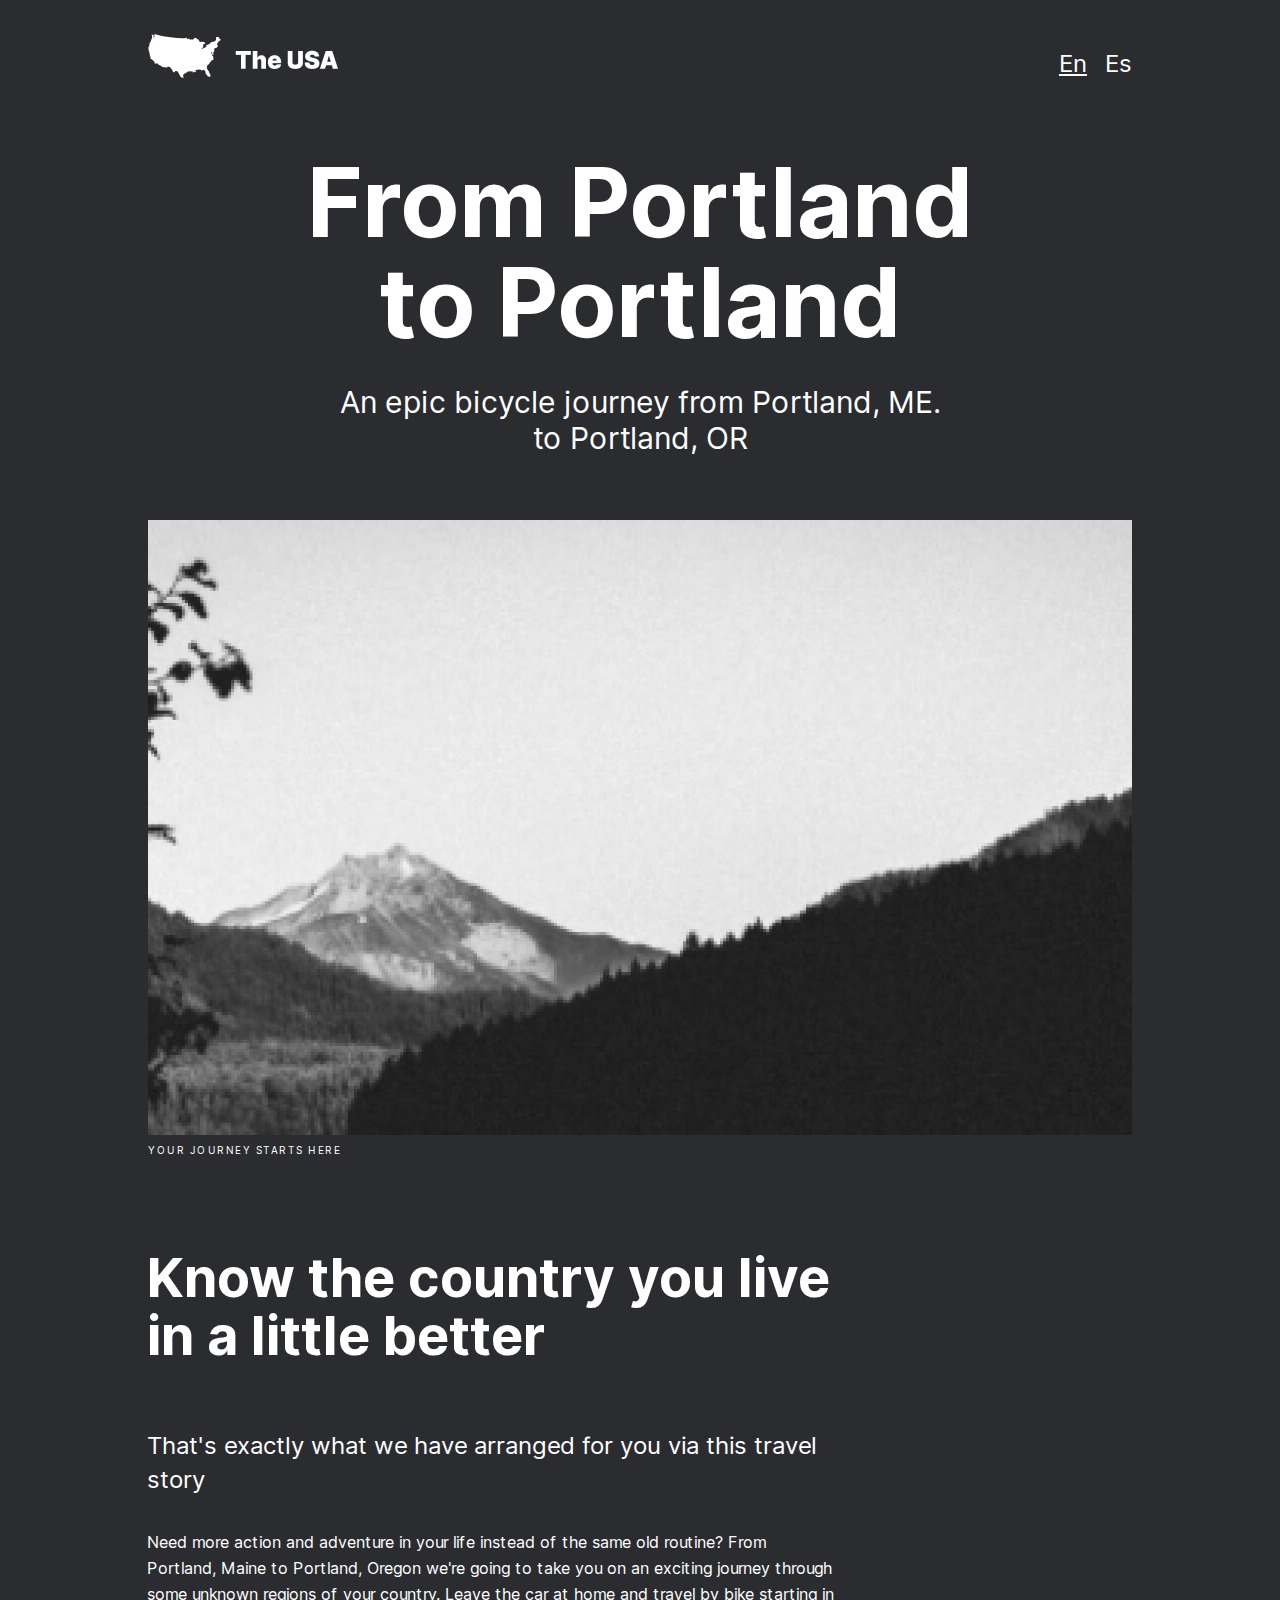
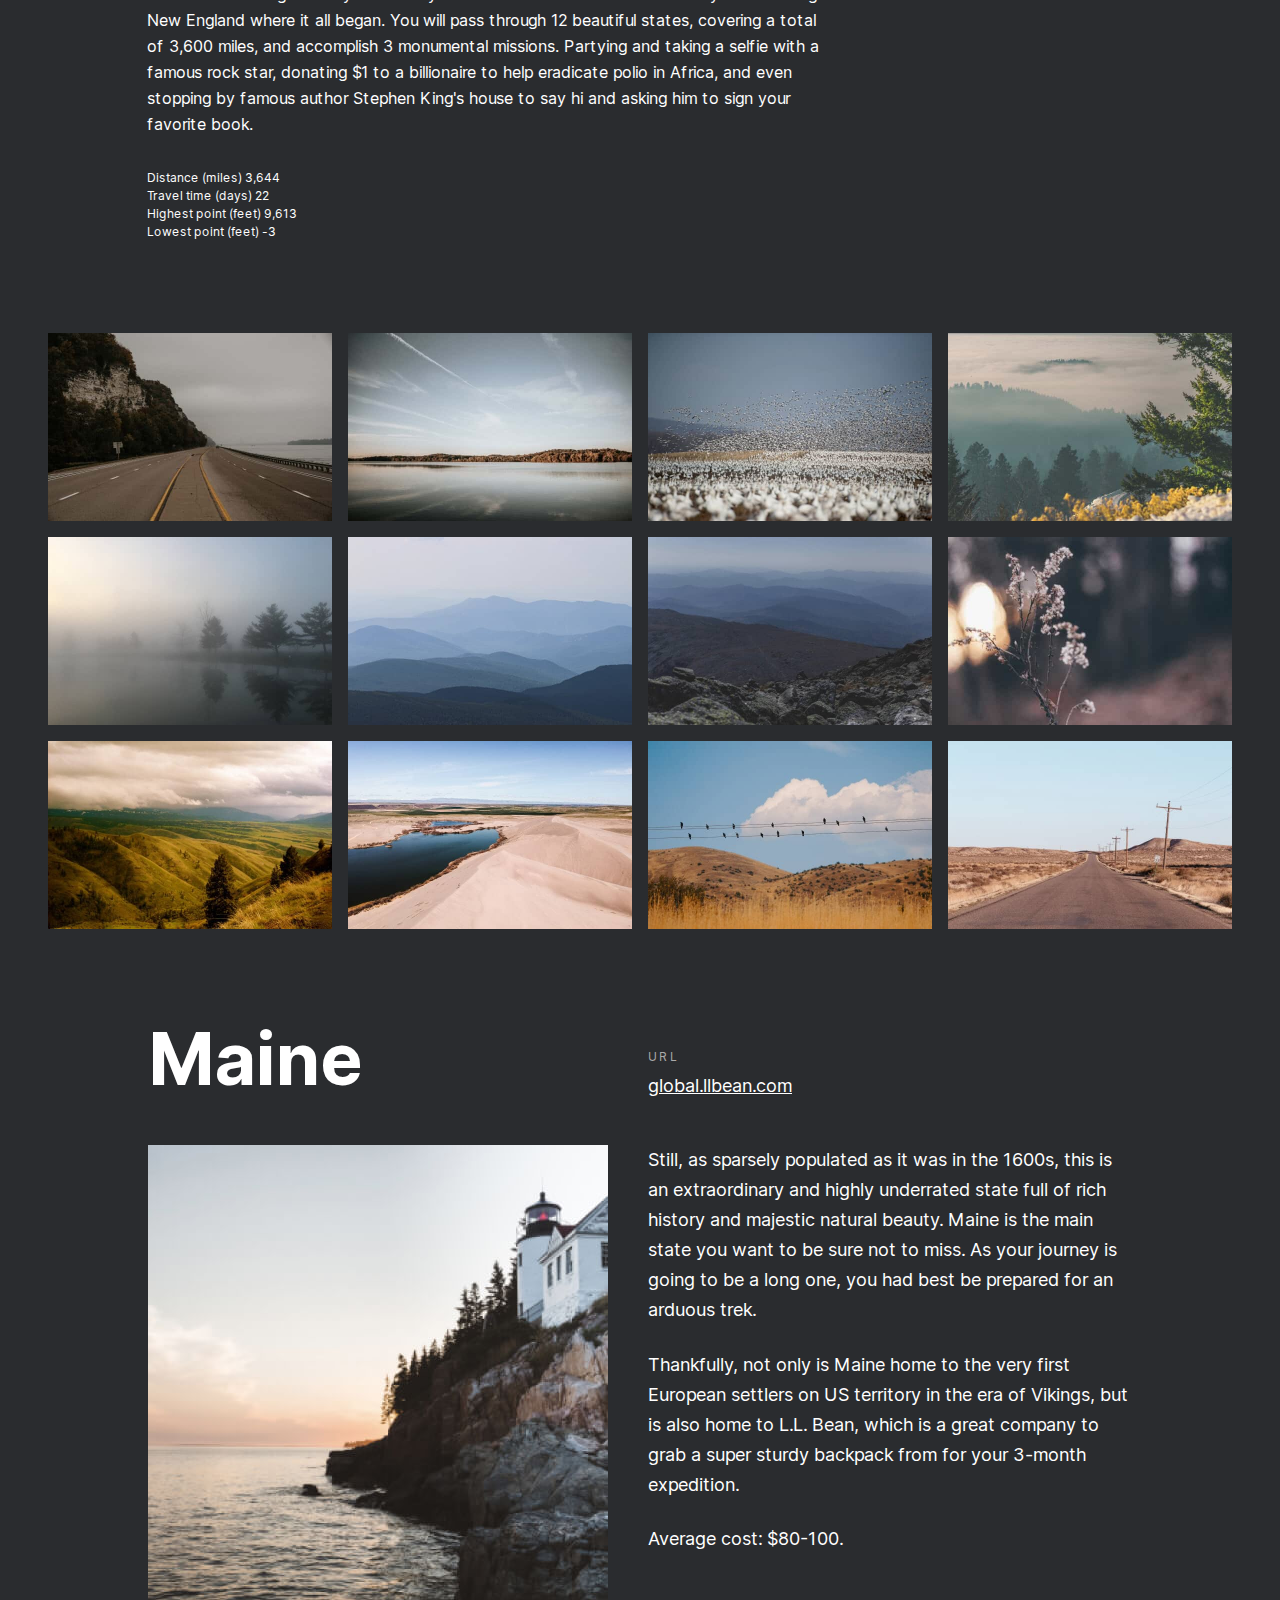
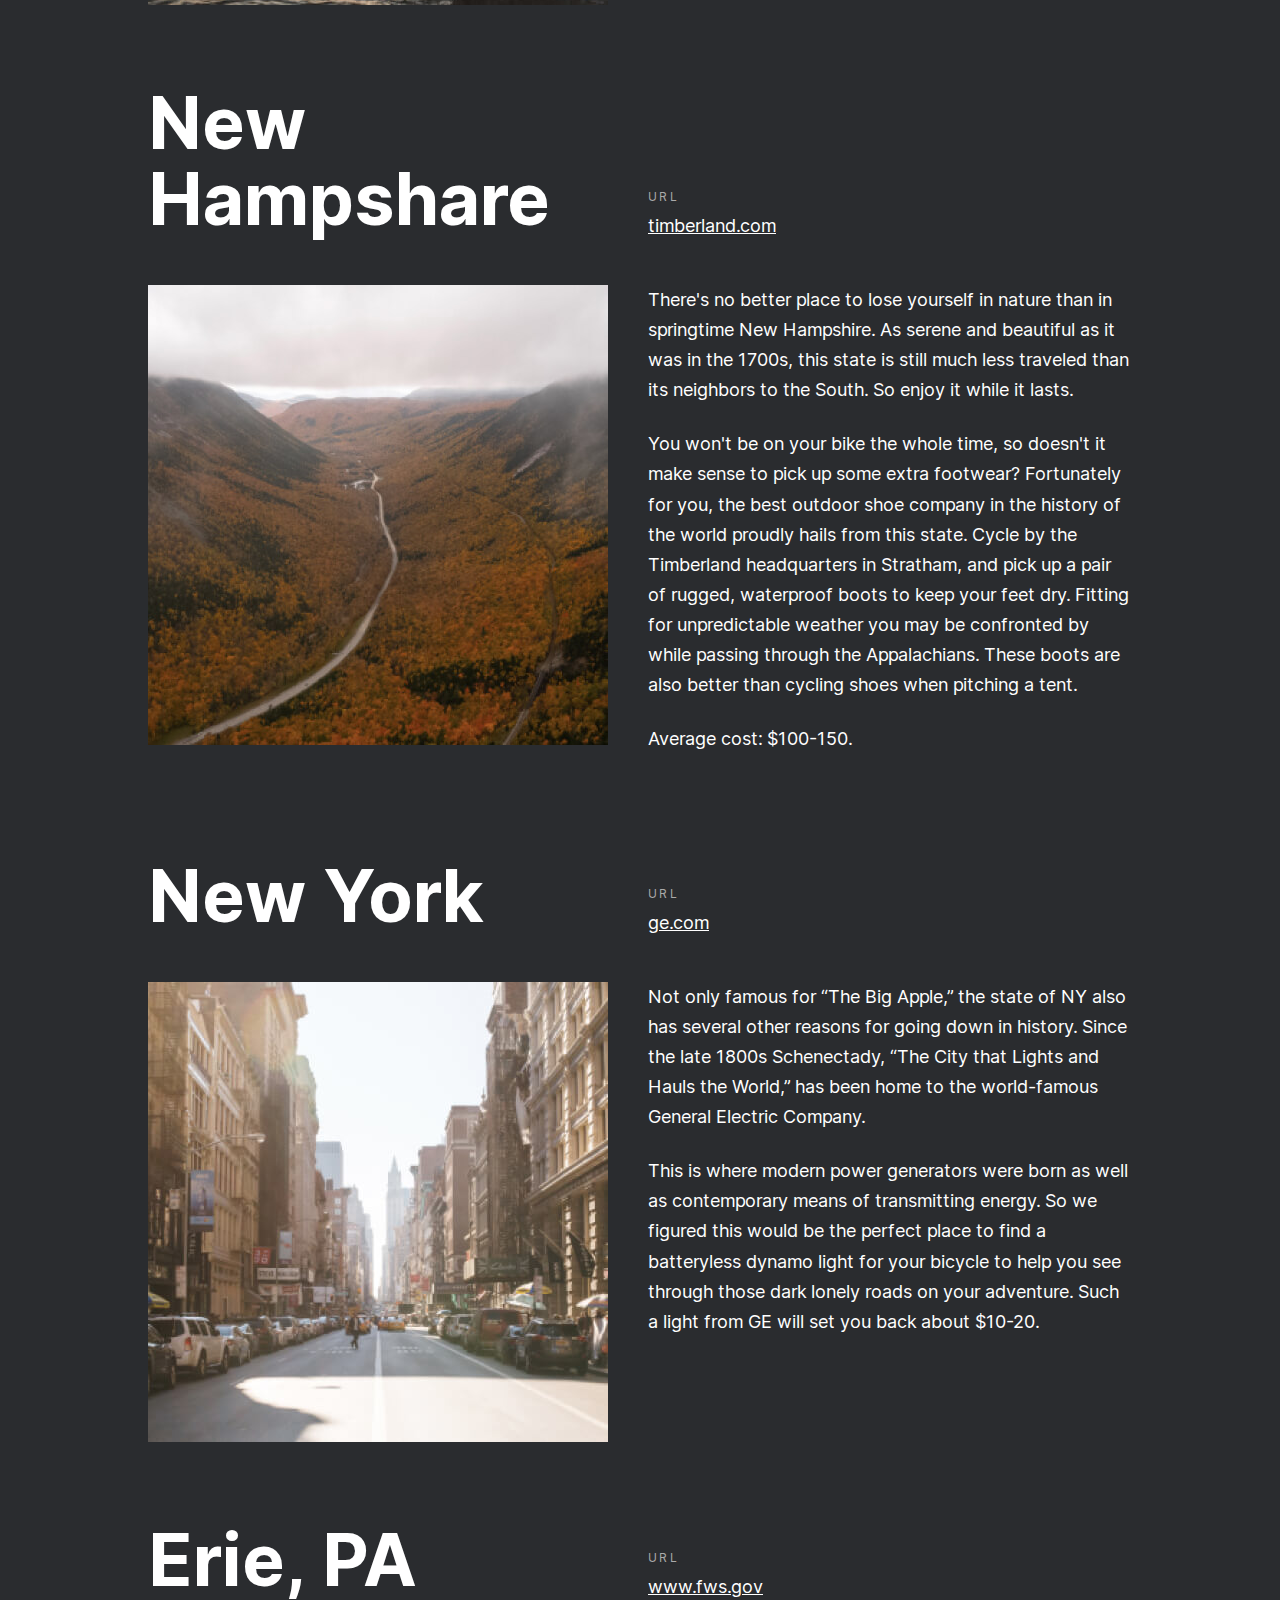
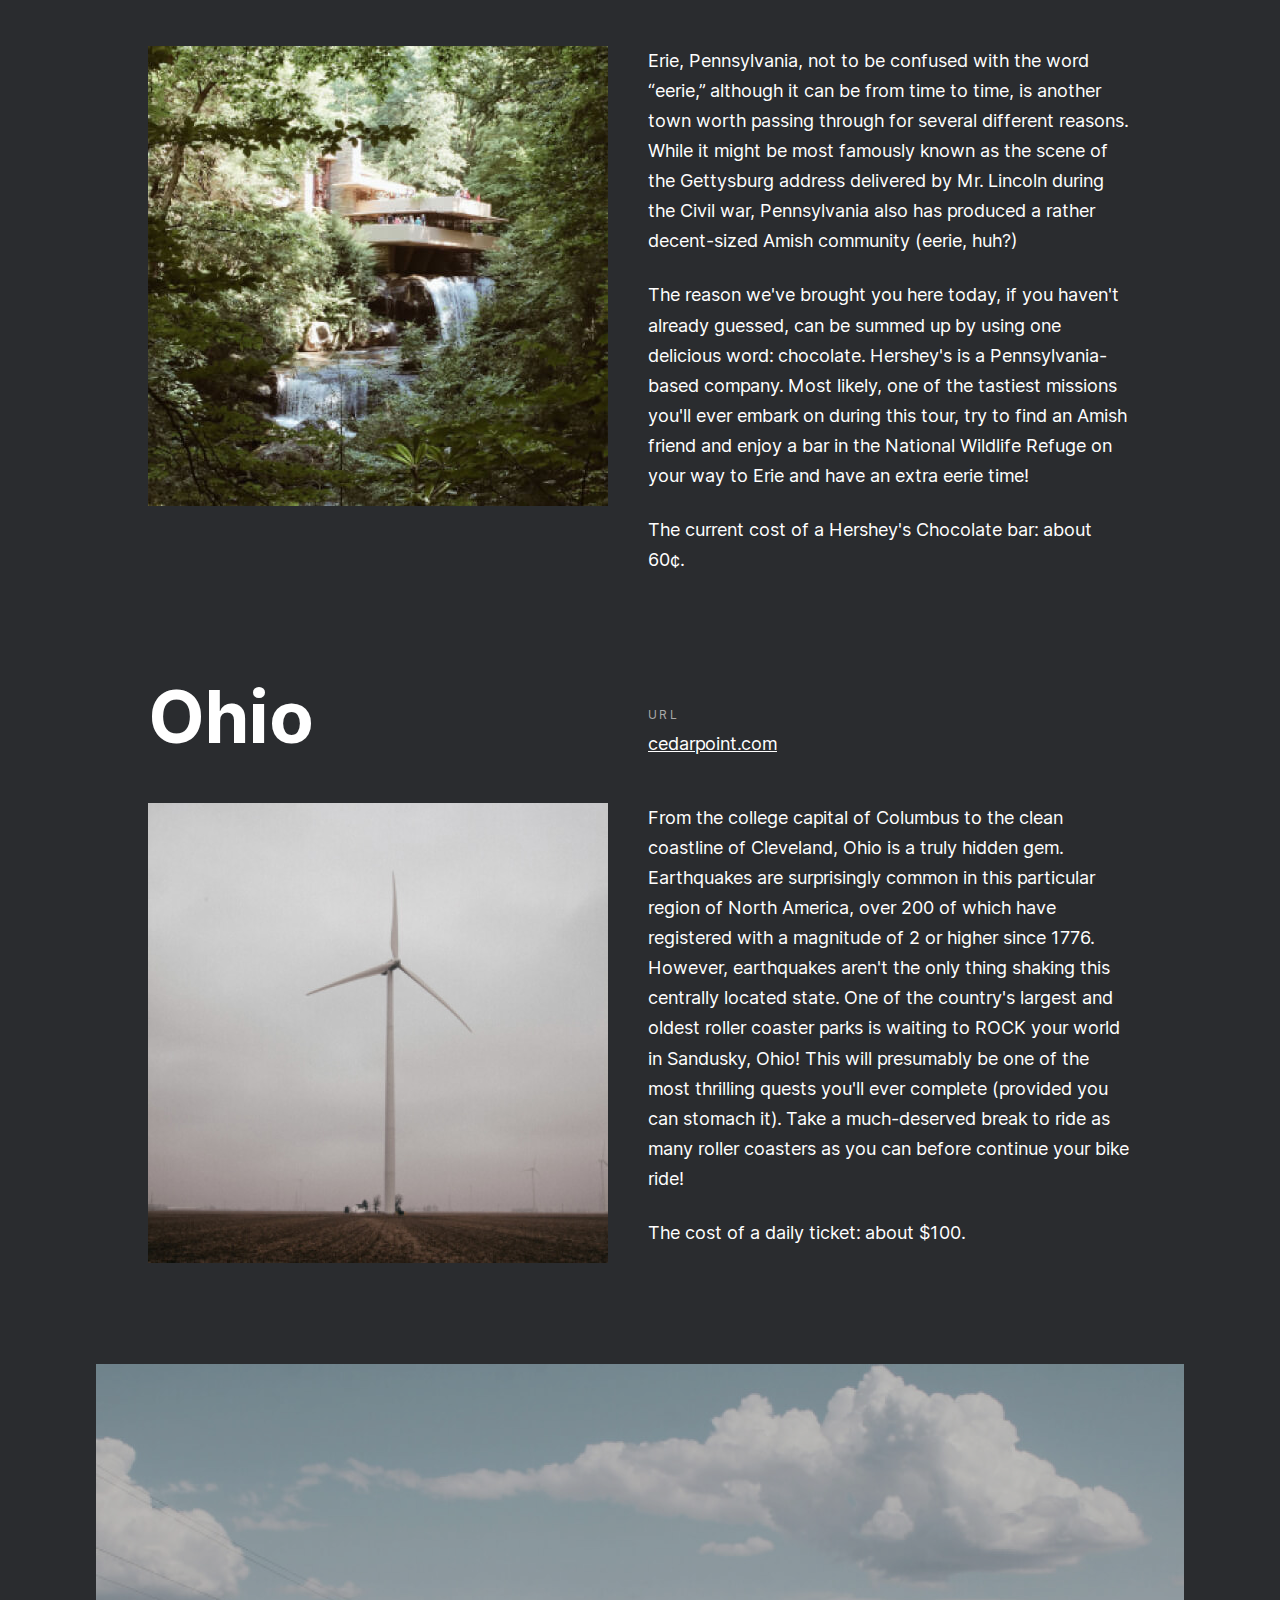
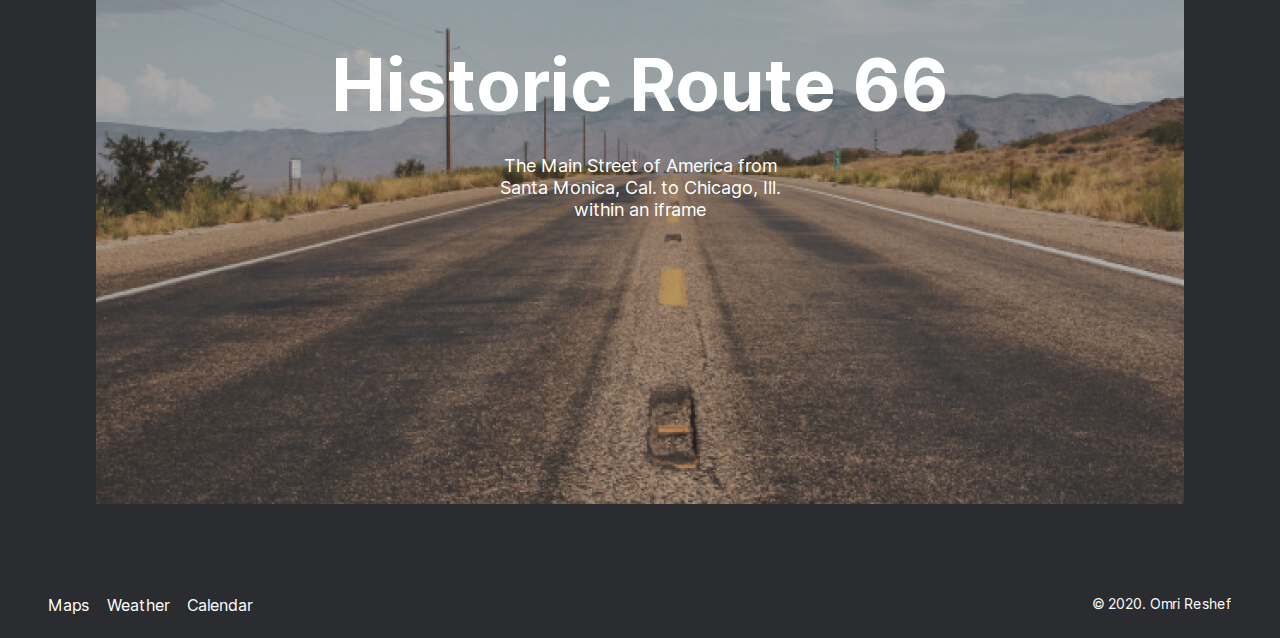
==== commit b212f154: "update" ====
--- a/web_project_3-master/web_project_3-master/index.html
+++ b/web_project_3-master/web_project_3-master/index.html
@@ -10,11 +10,17 @@
 <body>
   <div class="page">
     <header class="header">
-      <img class="logo" src="./images/logo.png" alt="the usa logo">
-      <nav class="header__links">
-        <a href="#" class="header__lang-link header__lang-link_en">En</a>
-        <a href="#" class="header__lang-link">Es</a>
-      </nav>
+      <div class="header__container">
+        <img class="logo" src="./images/logo.png" alt="the usa logo">
+        <ul class="header__links">
+          <li>
+            <a href="#" class="header__lang-link header__lang-link_en">En</a>
+          </li>
+          <li>
+            <a href="#" class="header__lang-link">Es</a>
+          </li> 
+        </ul>
+      </div>
     </header>
     <main class="content">
         <section class="lead">
@@ -27,8 +33,8 @@
         </section>
         <section class="intro">
           <h2 class="intro__title">Know the country you live in a little better</h2>
-          <p class="intro__text_large">That's exactly what we have arranged for you via this travel story</p>
-          <p class="intro__text_small">Need more action and adventure in your life instead of the same old routine? From Portland, Maine to Portland, Oregon we're going to take you on an exciting journey through some unknown regions of your country. Leave the car at home and travel by bike starting in New England where it all began. You will pass through 12 beautiful states, covering a total of 3,600 miles, and accomplish 3 monumental missions. Partying and taking a selfie with a famous rock star, donating $1 to a billionaire to help eradicate polio in Africa, and even stopping by famous author Stephen King's house to say hi and asking him to sign your favorite book.</p>
+          <p class="intro__subtitle">That's exactly what we have arranged for you via this travel story</p>
+          <p class="intro__text">Need more action and adventure in your life instead of the same old routine? From Portland, Maine to Portland, Oregon we're going to take you on an exciting journey through some unknown regions of your country. Leave the car at home and travel by bike starting in New England where it all began. You will pass through 12 beautiful states, covering a total of 3,600 miles, and accomplish 3 monumental missions. Partying and taking a selfie with a famous rock star, donating $1 to a billionaire to help eradicate polio in Africa, and even stopping by famous author Stephen King's house to say hi and asking him to sign your favorite book.</p>
           <ul class="intro__list">
             <li class="intro__list-item"><span class="intro__list-item_bold">Distance (miles)</span> 3,644</li>
             <li class="intro__list-item"><span class="intro__list-item_bold">Travel time (days)</span> 22</li>
@@ -37,18 +43,18 @@
           </ul>
         </section>
         <section class="photo-grid">
-          <img src="./images/__item.jpg" class="photo-grid__item" alt="image">
-          <img src="./images/__item1.jpg" class="photo-grid__item" alt="image">
-          <img src="./images/__item2.jpg" class="photo-grid__item" alt="image">
-          <img src="./images/__item3.jpg" class="photo-grid__item" alt="image">
-          <img src="./images/__item4.jpg" class="photo-grid__item" alt="image">
-          <img src="./images/__item5.jpg" class="photo-grid__item" alt="image">
-          <img src="./images/__item6.jpg" class="photo-grid__item" alt="image">
-          <img src="./images/__item7.jpg" class="photo-grid__item" alt="image">
-          <img src="./images/__item8.jpg" class="photo-grid__item" alt="image">
-          <img src="./images/__item9.jpg" class="photo-grid__item" alt="image">
-          <img src="./images/__item10.jpg" class="photo-grid__item" alt="image">
-          <img src="./images/__item11.jpg" class="photo-grid__item" alt="image"> 
+          <img src="./images/__item0.2.jpg" class="photo-grid__item" alt="image">
+          <img src="./images/__item1.2.jpg" class="photo-grid__item" alt="image">
+          <img src="./images/__item2.2.jpg" class="photo-grid__item" alt="image">
+          <img src="./images/__item3.2.jpg" class="photo-grid__item" alt="image">
+          <img src="./images/__item4.2.jpg" class="photo-grid__item" alt="image">
+          <img src="./images/__item5.2.jpg" class="photo-grid__item" alt="image">
+          <img src="./images/__item6.2.jpg" class="photo-grid__item" alt="image">
+          <img src="./images/__item7.2.jpg" class="photo-grid__item" alt="image">
+          <img src="./images/__item8.2.jpg" class="photo-grid__item" alt="image">
+          <img src="./images/__item9.2.jpg" class="photo-grid__item" alt="image">
+          <img src="./images/__item10.2.jpg" class="photo-grid__item" alt="image">
+          <img src="./images/__item11.2.jpg" class="photo-grid__item" alt="image"> 
         </section>
         <section class="places">
           <div class="places-item">
@@ -106,7 +112,7 @@
             <h2 class="places-item__title">Ohio</h2>
             <img src="./images/ohio.jpg" class="places-item__image" alt="image ohio">
             <div class="places-item__website">
-              <p class="places-item_url">URL</p>
+              <p class="places-item__url">URL</p>
               <a href="https://www.cedarpoint.com" class="places-item__link">cedarpoint.com</a>
             </div>
             <div class="places-item__text">
@@ -123,12 +129,14 @@
         </section>
     </main>
     <footer class="footer">   
-      <nav class="footer__links"> 
-        <a href="https://yandex.com/maps" class="footer__link">Maps</a>
-        <a href="https://yandex.com/weather/moscow" class="footer__link">Weather</a>
+      <div class="footer__container">
+        <nav class="footer__links"> 
+          <a href="https://yandex.com/maps" class="footer__link">Maps</a>
+          <a href="https://yandex.com/weather/moscow" class="footer__link">Weather</a>
         <a href="https://yandex.com/maps" class="footer__link">Calendar</a>
-      </nav>
-      <p class="footer__copyright">&COPY; 2020. Omri Reshef</p>   
+        </nav>
+        <p class="footer__copyright">&COPY; 2020. Omri Reshef</p> 
+      </div>  
     </footer>
   </div>  
 </body>
